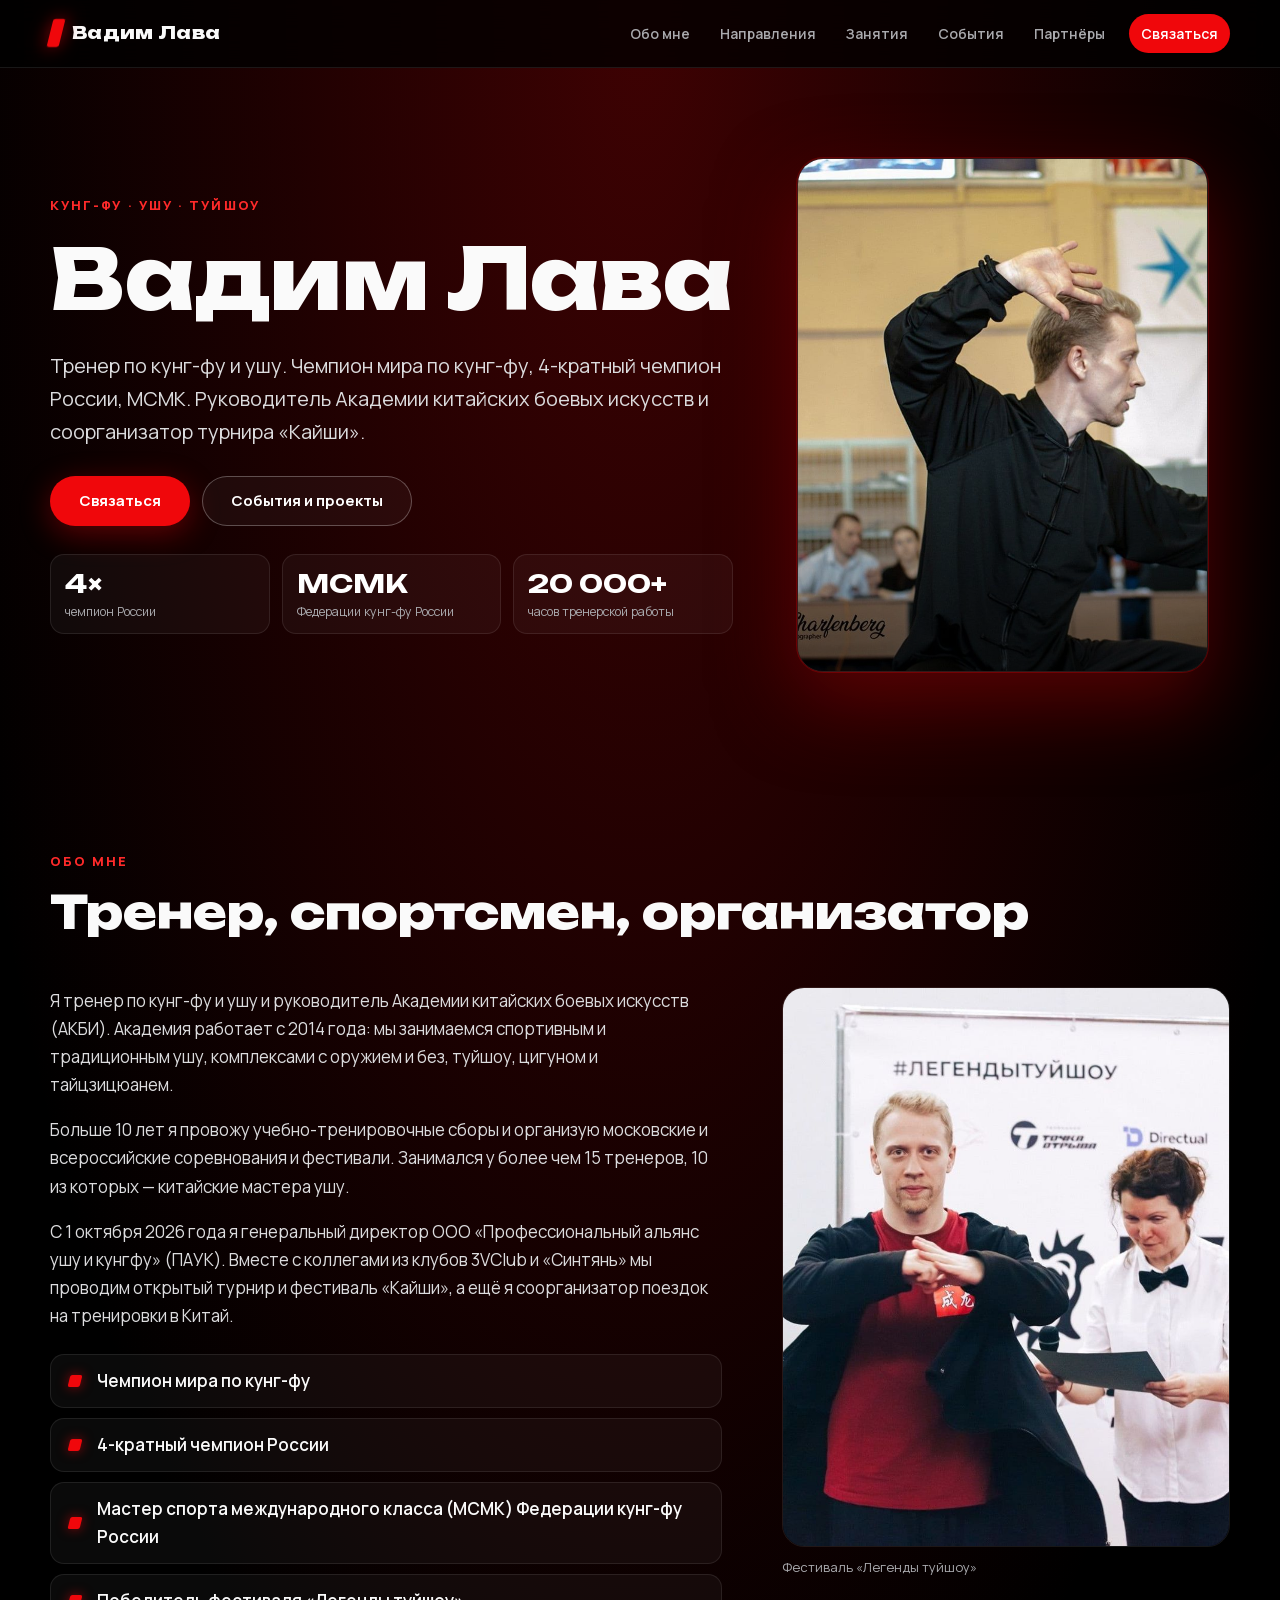
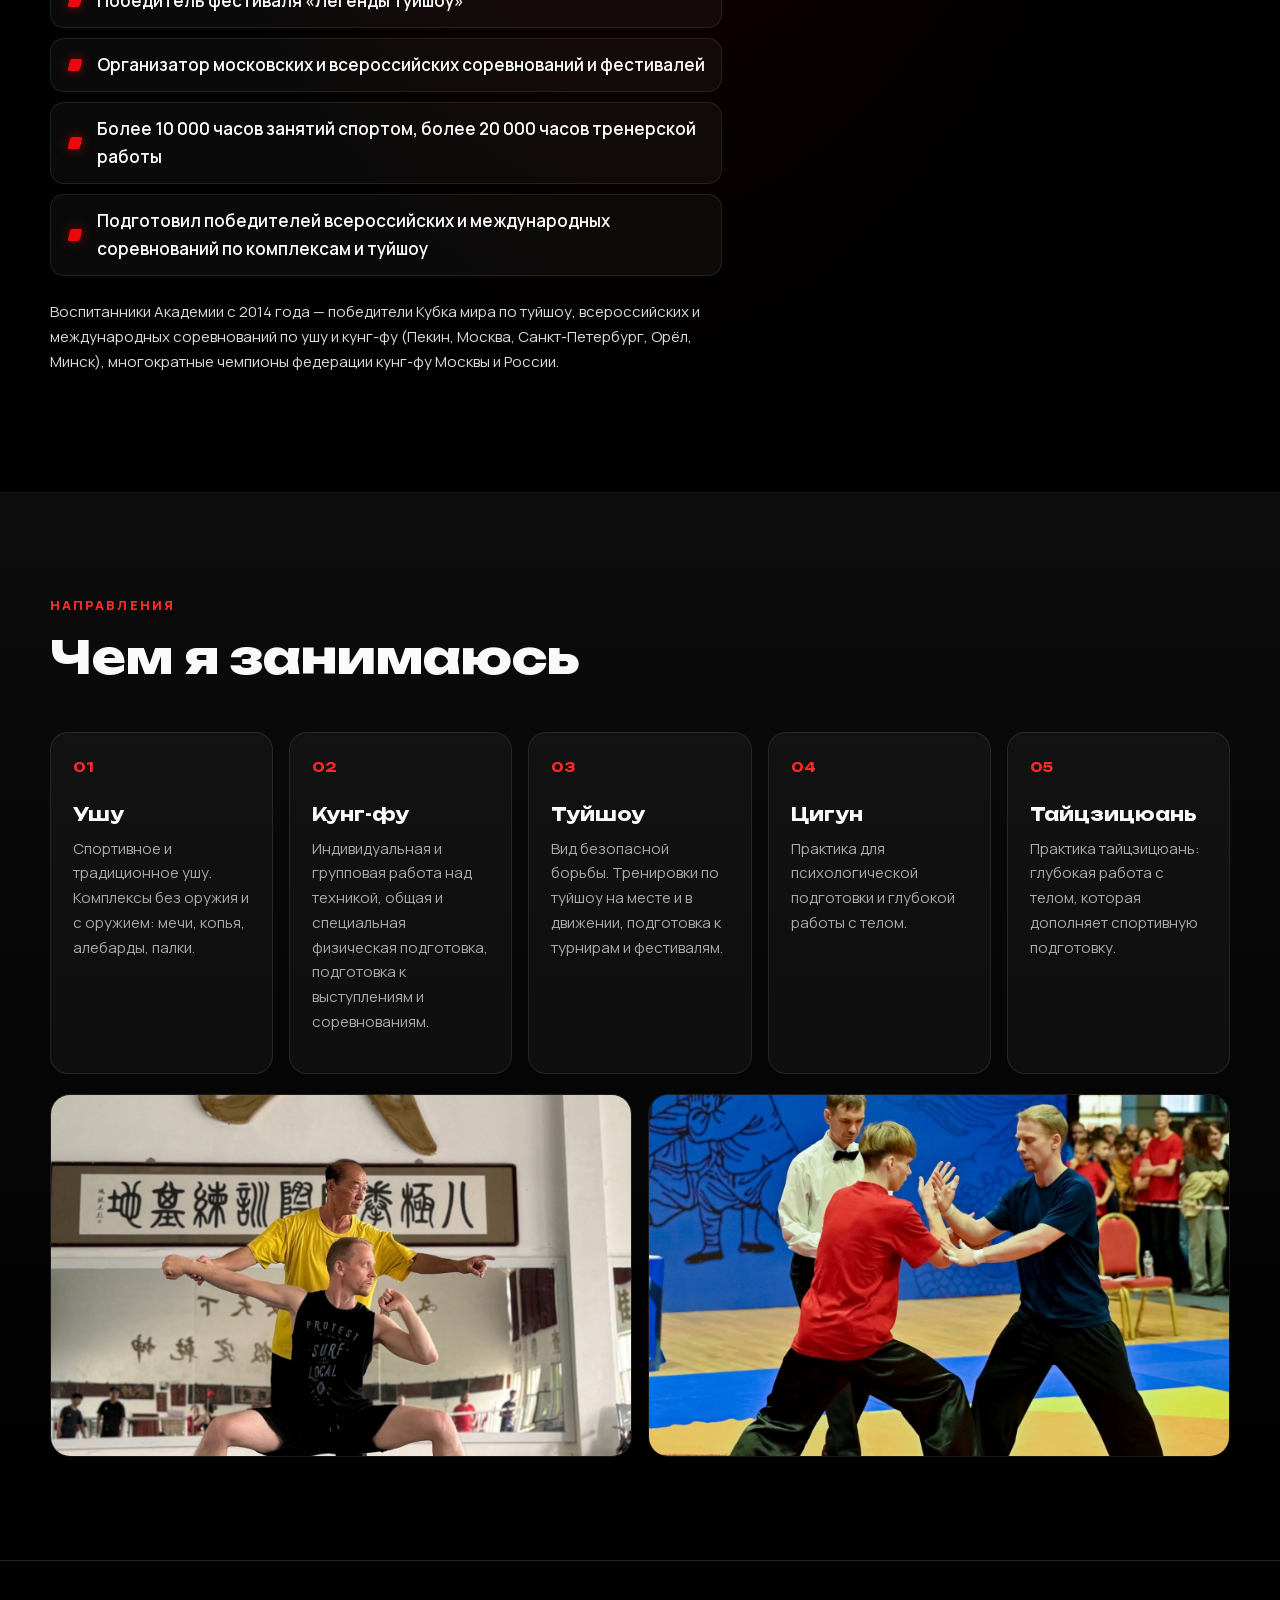
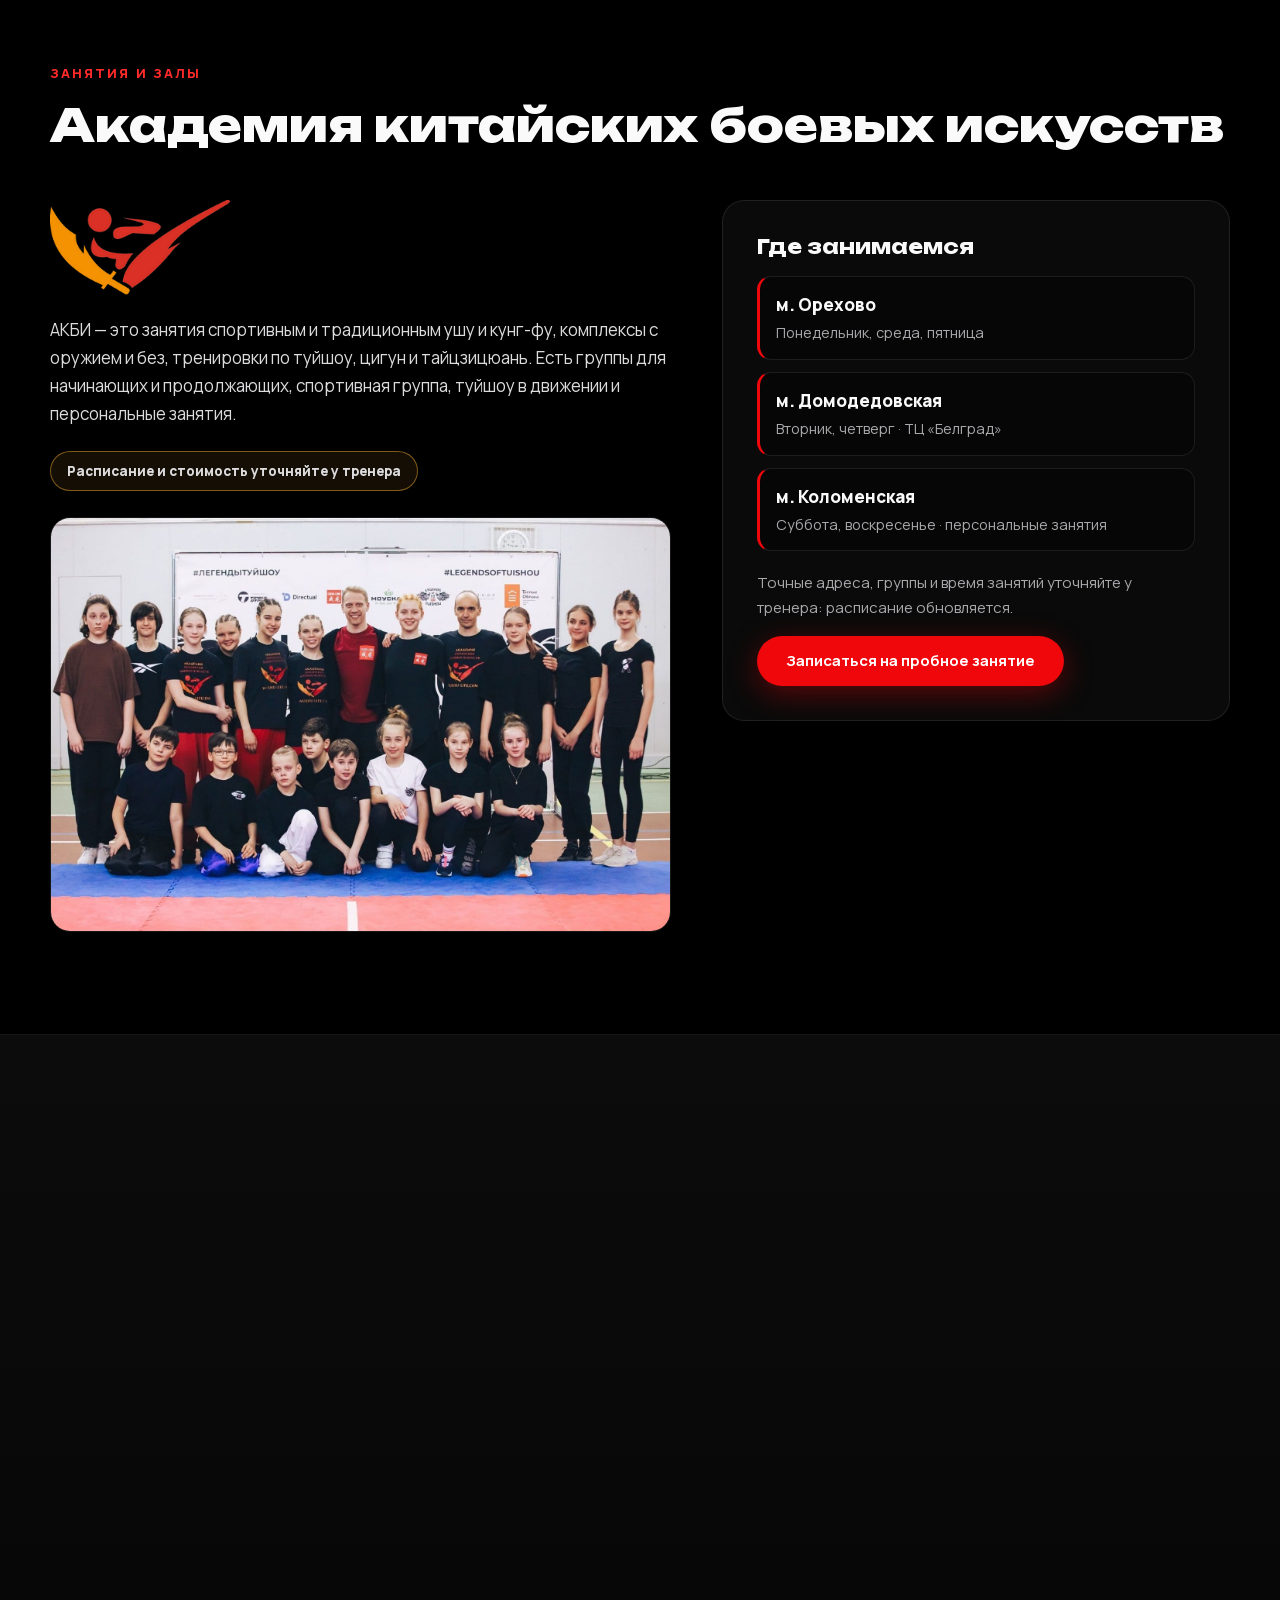
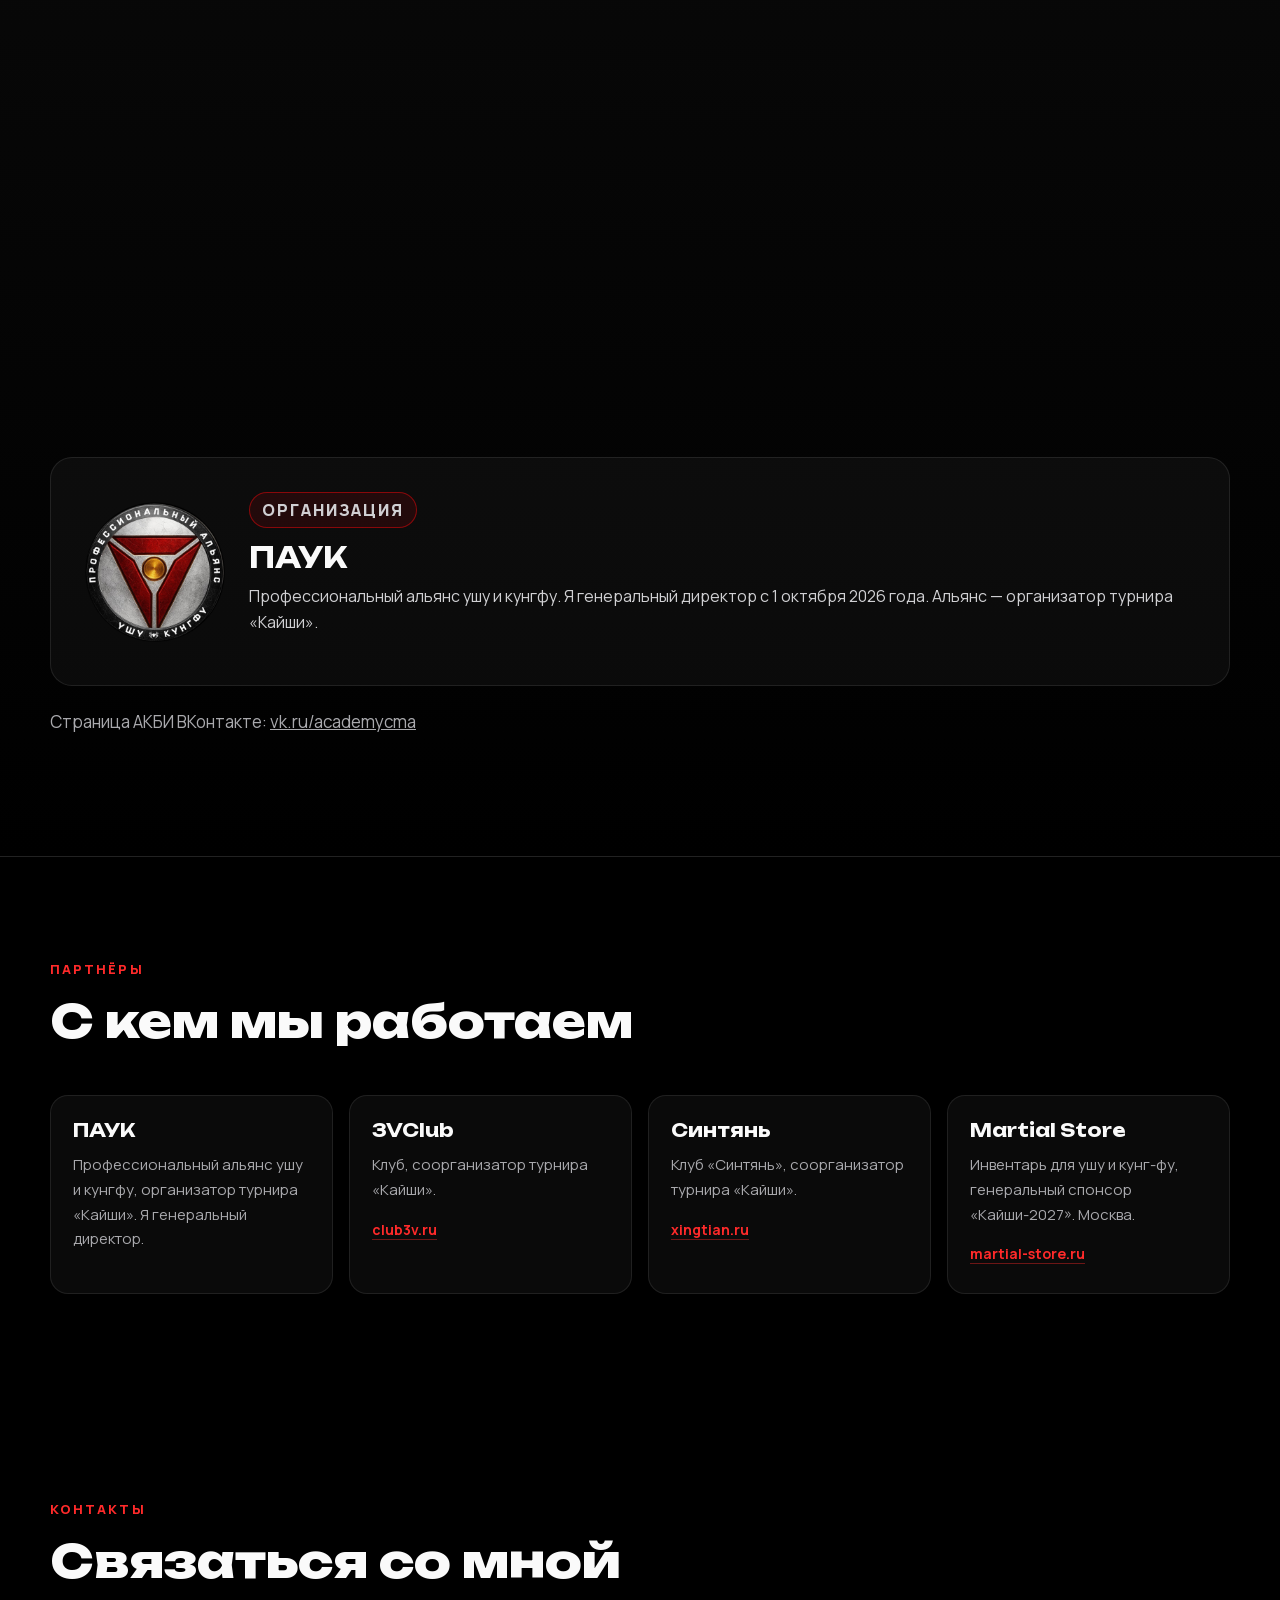
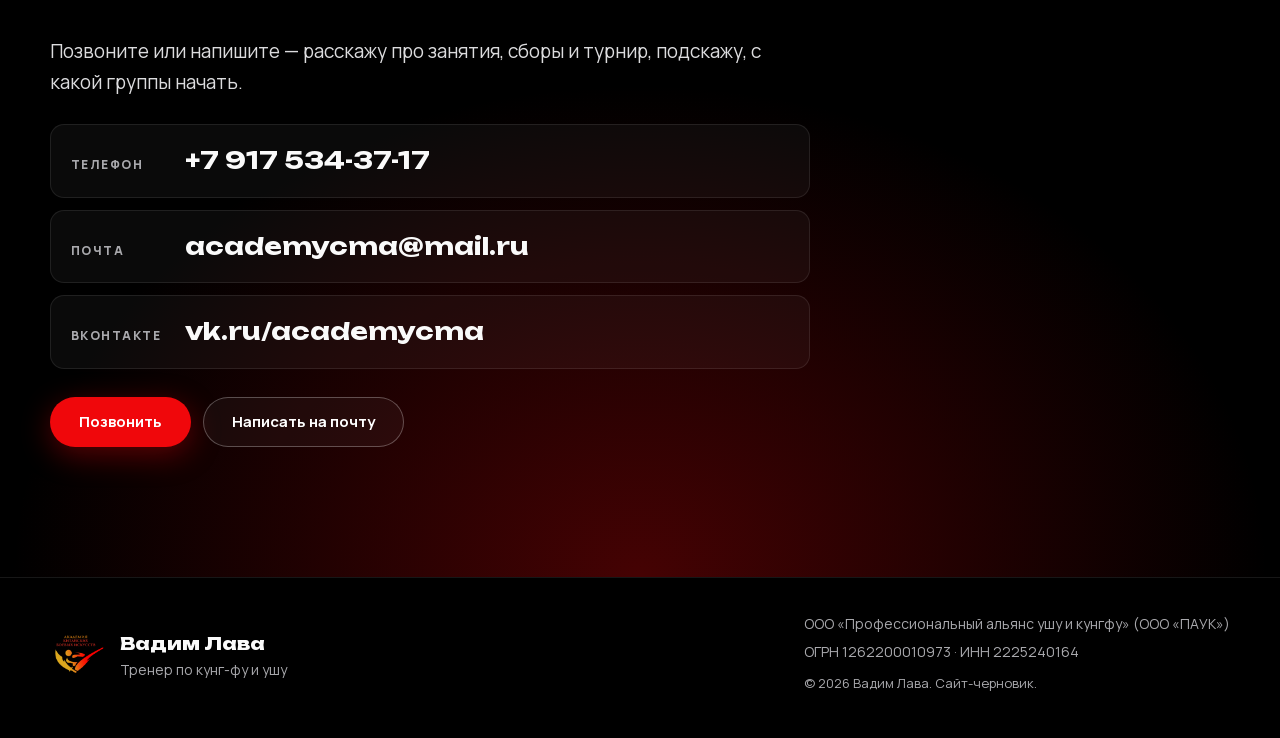
==== index.html @ e656afd6 "Первая версия сайта-черновика vadimlava.ru" ====
<!DOCTYPE html>
<html lang="ru">
<head>
<meta charset="utf-8">
<meta name="viewport" content="width=device-width, initial-scale=1">
<title>Вадим Лава — тренер по кунг-фу и ушу, чемпион мира по кунг-фу</title>
<meta name="description" content="Вадим Лава — тренер по кунг-фу и ушу, чемпион мира по кунг-фу, 4-кратный чемпион России, МСМК. Руководитель Академии китайских боевых искусств (АКБИ), генеральный директор ООО «ПАУК», соорганизатор турнира «Кайши».">
<meta name="theme-color" content="#000000">
<link rel="canonical" href="https://vadimlava.ru/">

<!-- Open Graph / Twitter -->
<meta property="og:type" content="website">
<meta property="og:locale" content="ru_RU">
<meta property="og:site_name" content="Вадим Лава">
<meta property="og:title" content="Вадим Лава — тренер по кунг-фу и ушу">
<meta property="og:description" content="Чемпион мира по кунг-фу, 4-кратный чемпион России, МСМК. Академия китайских боевых искусств, турнир «Кайши», сборы и поездки.">
<meta property="og:url" content="https://vadimlava.ru/">
<meta property="og:image" content="https://vadimlava.ru/images/og-image.jpg">
<meta property="og:image:width" content="1200">
<meta property="og:image:height" content="630">
<meta name="twitter:card" content="summary_large_image">
<meta name="twitter:title" content="Вадим Лава — тренер по кунг-фу и ушу">
<meta name="twitter:description" content="Чемпион мира по кунг-фу, 4-кратный чемпион России, МСМК. Академия китайских боевых искусств, турнир «Кайши», сборы и поездки.">
<meta name="twitter:image" content="https://vadimlava.ru/images/og-image.jpg">

<!-- Favicon -->
<link rel="icon" href="favicon.ico" sizes="any">
<link rel="icon" type="image/png" sizes="32x32" href="images/favicon-32.png">
<link rel="apple-touch-icon" href="images/apple-touch-icon.png">

<!-- Шрифты: Unbounded (заголовки) и Manrope (текст), лицензия OFL, подключены локально -->
<link rel="preload" href="fonts/unbounded-cyr.woff2" as="font" type="font/woff2" crossorigin>
<link rel="preload" href="fonts/manrope-cyr.woff2" as="font" type="font/woff2" crossorigin>
<link rel="stylesheet" href="css/style.css">

<script type="application/ld+json">
{
  "@context": "https://schema.org",
  "@type": "Person",
  "name": "Вадим Лава",
  "jobTitle": "Тренер по кунг-фу и ушу",
  "url": "https://vadimlava.ru/",
  "image": "https://vadimlava.ru/images/photo-performance.jpg",
  "email": "mailto:academycma@mail.ru",
  "address": { "@type": "PostalAddress", "addressLocality": "Москва", "addressCountry": "RU" },
  "worksFor": { "@type": "Organization", "name": "Академия китайских боевых искусств (АКБИ)" },
  "sameAs": ["https://vk.ru/academycma", "https://kaishi.ru", "https://wuway.ru"]
}
</script>
</head>
<body>

<a class="skip" href="#main">К содержимому</a>

<header class="header" id="top">
  <div class="container header__inner">
    <a class="brand" href="#top" aria-label="Вадим Лава — на главную">
      <span class="brand__mark" aria-hidden="true"></span>
      <span class="brand__text">Вадим Лава</span>
    </a>
    <nav class="nav" id="nav" aria-label="Основное меню">
      <a href="#about">Обо мне</a>
      <a href="#directions">Направления</a>
      <a href="#classes">Занятия</a>
      <a href="#events">События</a>
      <a href="#partners">Партнёры</a>
      <a href="#contacts" class="nav__cta">Связаться</a>
    </nav>
    <button class="burger" id="burger" aria-label="Открыть меню" aria-expanded="false" aria-controls="nav">
      <span></span><span></span><span></span>
    </button>
  </div>
</header>

<main id="main">

<!-- ===================== ГЛАВНАЯ ===================== -->
<section class="hero">
  <div class="container hero__inner">
    <div class="hero__text reveal">
      <p class="eyebrow">Кунг-фу · Ушу · Туйшоу</p>
      <h1>Вадим&nbsp;Лава</h1>
      <p class="hero__lead">Тренер по кунг-фу и ушу. Чемпион мира по кунг-фу, 4-кратный чемпион России, МСМК. Руководитель Академии китайских боевых искусств и соорганизатор турнира «Кайши».</p>
      <div class="hero__actions">
        <a class="btn btn--primary" href="#contacts">Связаться</a>
        <a class="btn btn--ghost" href="#events">События и проекты</a>
      </div>
      <ul class="hero__stats">
        <li><b>4×</b><span>чемпион России</span></li>
        <li><b>МСМК</b><span>Федерации кунг-фу России</span></li>
        <li><b>20&nbsp;000+</b><span>часов тренерской работы</span></li>
      </ul>
    </div>
    <figure class="hero__photo reveal">
      <img src="images/photo-performance.jpg" width="1600" height="1000" alt="Выступление на соревнованиях по ушу" fetchpriority="high">
      <!-- ЗАГЛУШКА: фото взято со старого сайта wushu-life.tb.ru. Подтвердить, что на нём именно Вадим, или заменить на актуальный портрет. -->
    </figure>
  </div>
</section>

<!-- ===================== ОБО МНЕ ===================== -->
<section class="section" id="about">
  <div class="container">
    <header class="section__head reveal">
      <p class="eyebrow">Обо мне</p>
      <h2>Тренер, спортсмен, организатор</h2>
    </header>
    <div class="about reveal">
      <div class="about__text">
        <!-- ЗАГЛУШКА: формулировка «руководитель АКБИ». В брифе было «основатель» — подтвердить у Вадима и при необходимости заменить. -->
        <p>Я тренер по кунг-фу и ушу и руководитель Академии китайских боевых искусств (АКБИ). Академия работает с 2014 года: мы занимаемся спортивным и традиционным ушу, комплексами с оружием и без, туйшоу, цигуном и тайцзицюанем.</p>
        <p>Больше 10 лет я провожу учебно-тренировочные сборы и организую московские и всероссийские соревнования и фестивали. Занимался у более чем 15 тренеров, 10 из которых — китайские мастера ушу.</p>
        <p>С 1 октября 2026 года я генеральный директор ООО «Профессиональный альянс ушу и кунгфу» (ПАУК). Вместе с коллегами из клубов 3VClub и «Синтянь» мы проводим открытый турнир и фестиваль «Кайши», а ещё я соорганизатор поездок на тренировки в Китай.</p>
        <ul class="achievements">
          <li>Чемпион мира по кунг-фу</li>
          <li>4-кратный чемпион России</li>
          <li>Мастер спорта международного класса (МСМК) Федерации кунг-фу России</li>
          <li>Победитель фестиваля «Легенды туйшоу»</li>
          <li>Организатор московских и всероссийских соревнований и фестивалей</li>
          <li>Более 10&nbsp;000 часов занятий спортом, более 20&nbsp;000 часов тренерской работы</li>
          <li>Подготовил победителей всероссийских и международных соревнований по комплексам и туйшоу</li>
        </ul>
        <!-- ЗАГЛУШКА / ПРОВЕРИТЬ: в брифе Вадим назван «победителем Кубка мира по туйшоу». В источниках (china548.com/acma, wushu-life /vazuza)
             Кубок мира по туйшоу выиграли воспитанники АКБИ и Дарья Лавлинская, а у Вадима указан «победитель фестиваля Легенды туйшоу».
             Поэтому на странице написано про воспитанников. Если Вадим лично победитель Кубка мира, добавить пункт в список выше. -->
        <p class="note">Воспитанники Академии с 2014 года — победители Кубка мира по туйшоу, всероссийских и международных соревнований по ушу и кунг-фу (Пекин, Москва, Санкт-Петербург, Орёл, Минск), многократные чемпионы федерации кунг-фу Москвы и России.</p>
      </div>
      <figure class="about__photo">
        <img src="images/photo-legends-tuishou.jpg" width="1400" height="933" alt="Выступление на фестивале «Легенды туйшоу»" loading="lazy">
        <figcaption>Фестиваль «Легенды туйшоу»</figcaption>
        <!-- ЗАГЛУШКА: фото со старого сайта; подтвердить подпись и участников. -->
      </figure>
    </div>
  </div>
</section>

<!-- ===================== НАПРАВЛЕНИЯ ===================== -->
<section class="section section--alt" id="directions">
  <div class="container">
    <header class="section__head reveal">
      <p class="eyebrow">Направления</p>
      <h2>Чем я занимаюсь</h2>
    </header>
    <div class="cards cards--5">
      <article class="card reveal">
        <span class="card__num">01</span>
        <h3>Ушу</h3>
        <p>Спортивное и традиционное ушу. Комплексы без оружия и с оружием: мечи, копья, алебарды, палки.</p>
      </article>
      <article class="card reveal">
        <span class="card__num">02</span>
        <h3>Кунг-фу</h3>
        <p>Индивидуальная и групповая работа над техникой, общая и специальная физическая подготовка, подготовка к выступлениям и соревнованиям.</p>
      </article>
      <article class="card reveal">
        <span class="card__num">03</span>
        <h3>Туйшоу</h3>
        <p>Вид безопасной борьбы. Тренировки по туйшоу на месте и в движении, подготовка к турнирам и фестивалям.</p>
      </article>
      <article class="card reveal">
        <span class="card__num">04</span>
        <h3>Цигун</h3>
        <p>Практика для психологической подготовки и глубокой работы с телом.</p>
      </article>
      <article class="card reveal">
        <span class="card__num">05</span>
        <h3>Тайцзицюань</h3>
        <p>Практика тайцзицюань: глубокая работа с телом, которая дополняет спортивную подготовку.</p>
      </article>
    </div>
    <div class="gallery reveal">
      <figure><img src="images/photo-practice.jpg" width="1400" height="1400" alt="Парная практика туйшоу в зале" loading="lazy"></figure>
      <figure><img src="images/photo-competition.jpg" width="1400" height="1400" alt="Поединок туйшоу на соревнованиях" loading="lazy"></figure>
      <!-- ЗАГЛУШКА: фото со старого сайта wushu-life.tb.ru, подписи нейтральные. Заменить на актуальные при наличии. -->
    </div>
  </div>
</section>

<!-- ===================== ЗАНЯТИЯ И ЗАЛЫ ===================== -->
<section class="section" id="classes">
  <div class="container">
    <header class="section__head reveal">
      <p class="eyebrow">Занятия и залы</p>
      <h2>Академия китайских боевых искусств</h2>
    </header>
    <div class="academy reveal">
      <div class="academy__intro">
        <img class="academy__logo" src="images/logo-akbi.png" width="239" height="128" alt="Логотип АКБИ — Академия китайских боевых искусств" loading="lazy">
        <p>АКБИ — это занятия спортивным и традиционным ушу и кунг-фу, комплексы с оружием и без, тренировки по туйшоу, цигун и тайцзицюань. Есть группы для начинающих и продолжающих, спортивная группа, туйшоу в движении и персональные занятия.</p>
        <p class="badge badge--warn">Расписание и стоимость уточняйте у тренера</p>
        <!-- ЗАГЛУШКА: актуальное расписание и цены. Старый сайт wushu-life.tb.ru содержит такие данные (дни и время групп, цены: туйшоу для взрослых 8000 ₽,
             ушу для детей и подростков 5100 ₽, персональные занятия 10000 ₽ — период оплаты на сайте не указан), но они не подтверждены, поэтому на странице их нет.
             Ориентир по времени со старого сайта: начинающие Пн, Пт 16:30–17:30; продолжающие Пн, Ср, Пт 16:30–17:30; спортивная группа Пн, Ср, Пт 17:30–20:00;
             туйшоу в движении Вт, Чт 20:00–22:00 (ТЦ «Белград»); персональные Сб, Вс 9:00–17:00 (м. Коломенская).
             На china548.com/acma указан ещё один зал: ул. Маршала Захарова, 8к1 (начинающие Пн и Пт 16:30–17:30), запись через mos.ru (id 1659847). Что из этого действует — подтвердить. -->
        <figure class="academy__photo">
          <img src="images/photo-team.jpg" width="1600" height="1066" alt="Команда АКБИ после соревнований" loading="lazy">
          <!-- ВНИМАНИЕ: на фото дети. Перед публикацией получить подтверждение Вадима, что фото можно размещать. -->
        </figure>
      </div>
      <div class="halls">
        <h3>Где занимаемся</h3>
        <ul class="hall-list">
          <li class="hall">
            <span class="hall__metro">м. Орехово</span>
            <span class="hall__days">Понедельник, среда, пятница</span>
          </li>
          <li class="hall">
            <span class="hall__metro">м. Домодедовская</span>
            <span class="hall__days">Вторник, четверг · ТЦ «Белград»</span>
          </li>
          <li class="hall">
            <span class="hall__metro">м. Коломенская</span>
            <span class="hall__days">Суббота, воскресенье · персональные занятия</span>
          </li>
        </ul>
        <p class="note">Точные адреса, группы и время занятий уточняйте у тренера: расписание обновляется.</p>
        <!-- ЗАГЛУШКА: дни и метро взяты со старого сайта wushu-life.tb.ru, точные адреса залов не указывались. Подтвердить актуальность. -->
        <a class="btn btn--primary" href="#contacts">Записаться на пробное занятие</a>
        <!-- ЗАГЛУШКА: наличие и условия пробного занятия не подтверждены. Если пробного нет, заменить текст кнопки на «Узнать о записи». -->
      </div>
    </div>
  </div>
</section>

<!-- ===================== СОБЫТИЯ И ПРОЕКТЫ ===================== -->
<section class="section section--alt" id="events">
  <div class="container">
    <header class="section__head reveal">
      <p class="eyebrow">События и проекты</p>
      <h2>Турниры, сборы и поездки</h2>
    </header>
    <div class="events">

      <article class="event event--main reveal">
        <p class="event__tag">Турнир</p>
        <h3>Кайши-2027</h3>
        <p class="event__date">27–28 февраля 2027</p>
        <p>Открытый турнир и фестиваль боевых искусств. Фестивальная программа (медали и диплом всем участникам) и турнирная (призовые места, личное многоборье). Проходит в спорткомплексе в Московской области. Предварительная заявка принимается до 20 декабря 2026 года.</p>
        <p class="event__org">Организатор турнира — Профессиональный альянс ушу и кунфу. Я соорганизатор вместе с клубами 3VClub и «Синтянь»; при поддержке АКБИ.</p>
        <!-- ПРОВЕРИТЬ: на kaishi.ru регистрация на момент проверки «ожидалась» (не была открыта). Дата, площадка и сроки заявок по состоянию на 28.10.2026. -->
        <a class="btn btn--primary" href="https://kaishi.ru" target="_blank" rel="noopener">Сайт турнира kaishi.ru</a>
      </article>

      <article class="event reveal">
        <p class="event__tag">Сборы</p>
        <h3>Сборы на Вазузе</h3>
        <p class="event__date">Даты уточняйте</p>
        <p>Учебно-тренировочные сборы на Вазузском водохранилище около Зубцова, примерно в 250 км от Москвы. Две-три тренировки в день: комплексы, растяжка, физическая подготовка, туйшоу, тайцзи. Четырёхразовое питание, купание и активный отдых. Сборы мы проводим больше 10 лет.</p>
        <!-- ЗАГЛУШКА: даты, стоимость и условия записи на ближайшие сборы на Вазузе (в источниках дат 2026/2027 нет). Спросить у Вадима. -->
        <a class="link" href="https://wushu-life.tb.ru/vazuza" target="_blank" rel="noopener">Подробности и частые вопросы</a>
      </article>

      <article class="event reveal">
        <p class="event__tag">Поездки</p>
        <h3>Тренировки в Китае</h3>
        <p class="event__date">wuway.ru</p>
        <p>Поездки на тренировки с китайскими мастерами: жить внутри школы, тренироваться по 2–3 раза в день. Подходит и новичкам, и спортсменам. Я соорганизатор этих поездок. Актуальные даты и условия на сайте проекта.</p>
        <!-- ПРОВЕРИТЬ: на wuway.ru организаторы не названы, участие Вадима — по его словам. Даты и цены сознательно не указаны (на сайте не указан год). -->
        <a class="link" href="https://wuway.ru" target="_blank" rel="noopener">Перейти на wuway.ru</a>
      </article>

      <article class="event event--pauk reveal">
        <img src="images/logo-pauk.png" width="400" height="400" alt="Логотип ПАУК — Профессиональный альянс ушу и кунгфу" loading="lazy">
        <div>
          <p class="event__tag">Организация</p>
          <h3>ПАУК</h3>
          <p>Профессиональный альянс ушу и кунгфу. Я генеральный директор с 1 октября 2026 года. Альянс — организатор турнира «Кайши».</p>
          <!-- ПРОВЕРИТЬ: описание ПАУК составлено осторожно, без данных с pawk.ru (черновик будущего сайта). Дать Вадиму утвердить формулировку. -->
        </div>
      </article>

    </div>
    <p class="events__links reveal">Страница АКБИ ВКонтакте: <a href="https://vk.ru/academycma" target="_blank" rel="noopener">vk.ru/academycma</a></p>
  </div>
</section>

<!-- ===================== ПАРТНЁРЫ ===================== -->
<section class="section" id="partners">
  <div class="container">
    <header class="section__head reveal">
      <p class="eyebrow">Партнёры</p>
      <h2>С кем мы работаем</h2>
    </header>
    <div class="cards cards--4">
      <article class="card reveal">
        <h3>ПАУК</h3>
        <p>Профессиональный альянс ушу и кунгфу, организатор турнира «Кайши». Я генеральный директор.</p>
      </article>
      <article class="card reveal">
        <h3>3VClub</h3>
        <p>Клуб, соорганизатор турнира «Кайши».</p>
        <a class="link" href="https://club3v.ru" target="_blank" rel="noopener">club3v.ru</a>
      </article>
      <article class="card reveal">
        <h3>Синтянь</h3>
        <p>Клуб «Синтянь», соорганизатор турнира «Кайши».</p>
        <a class="link" href="https://xingtian.ru" target="_blank" rel="noopener">xingtian.ru</a>
      </article>
      <article class="card reveal">
        <h3>Martial Store</h3>
        <p>Инвентарь для ушу и кунг-фу, генеральный спонсор «Кайши-2027». Москва.</p>
        <a class="link" href="https://martial-store.ru" target="_blank" rel="noopener">martial-store.ru</a>
      </article>
    </div>
    <!-- ПРОВЕРИТЬ: на ссылки на club3v.ru и xingtian.ru нужно согласие партнёров и подтверждение формулировок. Логотипы партнёров намеренно не использованы. -->
  </div>
</section>

<!-- ===================== КОНТАКТЫ ===================== -->
<section class="section section--contact" id="contacts">
  <div class="container">
    <header class="section__head reveal">
      <p class="eyebrow">Контакты</p>
      <h2>Связаться со мной</h2>
    </header>
    <div class="contacts reveal">
      <p class="contacts__lead">Позвоните или напишите — расскажу про занятия, сборы и турнир, подскажу, с какой группы начать.</p>
      <!-- ПРОВЕРИТЬ: телефон и почта взяты со старого сайта wushu-life.tb.ru (там записаны как +7 (917) 53-43-717). Подтвердить у Вадима, что их можно публиковать. -->
      <ul class="contact-list">
        <li>
          <span class="contact-list__label">Телефон</span>
          <a href="tel:+79175343717">+7 917 534-37-17</a>
        </li>
        <li>
          <span class="contact-list__label">Почта</span>
          <a href="mailto:academycma@mail.ru">academycma@mail.ru</a>
        </li>
        <li>
          <span class="contact-list__label">ВКонтакте</span>
          <a href="https://vk.ru/academycma" target="_blank" rel="noopener">vk.ru/academycma</a>
        </li>
      </ul>
      <div class="hero__actions">
        <a class="btn btn--primary" href="tel:+79175343717">Позвонить</a>
        <a class="btn btn--ghost" href="mailto:academycma@mail.ru">Написать на почту</a>
      </div>
      <!-- ЗАГЛУШКА: мессенджеры (Telegram / WhatsApp) для записи — ссылок в источниках нет. Telegram-канал будет добавлен после запуска. -->
    </div>
  </div>
</section>

</main>

<footer class="footer">
  <div class="container footer__inner">
    <div class="footer__brand">
      <img src="images/logo-akbi-round.png" width="64" height="64" alt="" loading="lazy">
      <div>
        <p class="footer__name">Вадим Лава</p>
        <p class="footer__sub">Тренер по кунг-фу и ушу</p>
      </div>
    </div>
    <div class="footer__legal">
      <p>ООО «Профессиональный альянс ушу и кунгфу» (ООО «ПАУК»)</p>
      <p>ОГРН 1262200010973 · ИНН 2225240164</p>
      <!-- Реквизиты по данным ЕГРЮЛ (через checko.ru, 28.10.2026). Юр. адрес на сайте не указан по решению заказчика; ИП не указан. -->
      <p class="footer__copy">© 2026 Вадим Лава. Сайт-черновик.</p>
      <!-- ЗАГЛУШКА: политика конфиденциальности (ссылка на страницу) нужна, когда появится форма записи или сбор данных. На старом сайте есть /privacy-policy. -->
    </div>
  </div>
</footer>

<script src="js/main.js"></script>
</body>
</html>
---- css/style.css ----
/* Вадим Лава — стиль: чёрный фон, красный акцент, Unbounded + Manrope
   (по мотивам визуала Martial Store и ПАУК) */

@font-face{font-family:"Unbounded";font-style:normal;font-weight:200 900;font-display:swap;
  src:url(../fonts/unbounded-cyr.woff2) format("woff2");
  unicode-range:U+0301,U+0400-045F,U+0490-0491,U+04B0-04B1,U+2116}
@font-face{font-family:"Unbounded";font-style:normal;font-weight:200 900;font-display:swap;
  src:url(../fonts/unbounded-lat.woff2) format("woff2");
  unicode-range:U+0000-00FF,U+0131,U+0152-0153,U+02BB-02BC,U+02C6,U+02DA,U+02DC,U+2000-206F,U+20AC,U+2122,U+2191,U+2193,U+2212,U+2215,U+FEFF,U+FFFD}
@font-face{font-family:"Manrope";font-style:normal;font-weight:200 800;font-display:swap;
  src:url(../fonts/manrope-cyr.woff2) format("woff2");
  unicode-range:U+0301,U+0400-045F,U+0490-0491,U+04B0-04B1,U+2116}
@font-face{font-family:"Manrope";font-style:normal;font-weight:200 800;font-display:swap;
  src:url(../fonts/manrope-lat.woff2) format("woff2");
  unicode-range:U+0000-00FF,U+0131,U+0152-0153,U+02BB-02BC,U+02C6,U+02DA,U+02DC,U+2000-206F,U+20AC,U+2122,U+2191,U+2193,U+2212,U+2215,U+FEFF,U+FFFD}

:root{
  --bg:#000;
  --bg-2:#0c0c0c;
  --card:rgba(255,255,255,.04);
  --border:rgba(255,255,255,.09);
  --text:#fafafa;
  --muted:#a9a9ad;
  --red:#f0070b;
  --red-2:#ff2a2a;
  --red-dark:#8a0406;
  --radius:18px;
  --font-display:"Unbounded","Arial Black",Arial,sans-serif;
  --font-text:"Manrope",system-ui,-apple-system,"Segoe UI",Roboto,Arial,sans-serif;
  --header-h:68px;
}

*,*::before,*::after{box-sizing:border-box}
html{scroll-behavior:smooth;scroll-padding-top:calc(var(--header-h) + 8px);-webkit-text-size-adjust:100%}
body{margin:0;background:var(--bg);color:var(--text);font-family:var(--font-text);font-size:17px;line-height:1.65;
  background-image:radial-gradient(ellipse 80% 40% at 50% 0,rgba(138,4,6,.45),transparent 70%);background-repeat:no-repeat}
img{max-width:100%;height:auto;display:block}
a{color:inherit}
h1,h2,h3{font-family:var(--font-display);font-weight:700;line-height:1.15;margin:0}
p{margin:0 0 1em}
ul{margin:0;padding:0;list-style:none}
.container{width:min(1180px,100% - 40px);margin-inline:auto}
.skip{position:absolute;left:-999px;top:8px;background:var(--red);color:#fff;padding:8px 14px;border-radius:8px;z-index:200}
.skip:focus{left:8px}

/* ---------- Шапка ---------- */
.header{position:sticky;top:0;z-index:100;height:var(--header-h);background:rgba(0,0,0,.78);
  backdrop-filter:blur(14px);-webkit-backdrop-filter:blur(14px);border-bottom:1px solid var(--border)}
.header__inner{height:100%;display:flex;align-items:center;justify-content:space-between;gap:20px}
.brand{display:flex;align-items:center;gap:10px;text-decoration:none}
.brand__mark{width:12px;height:28px;background:var(--red);transform:skewX(-14deg);border-radius:2px;box-shadow:0 0 18px rgba(240,7,11,.6)}
.brand__text{font-family:var(--font-display);font-weight:800;font-size:17px;letter-spacing:.02em}
.nav{display:flex;align-items:center;gap:6px}
.nav a{text-decoration:none;font-size:14px;font-weight:600;color:var(--muted);padding:8px 12px;border-radius:999px;transition:.2s}
.nav a:hover,.nav a.is-active{color:#fff;background:rgba(255,255,255,.07)}
.nav .nav__cta{background:var(--red);color:#fff;margin-left:6px}
.nav .nav__cta:hover{background:var(--red-2)}
.burger{display:none;width:44px;height:44px;border:1px solid var(--border);border-radius:12px;background:transparent;cursor:pointer;
  flex-direction:column;align-items:center;justify-content:center;gap:5px;padding:0}
.burger span{display:block;width:20px;height:2px;background:#fff;border-radius:2px;transition:.25s}
.burger[aria-expanded="true"] span:nth-child(1){transform:translateY(7px) rotate(45deg)}
.burger[aria-expanded="true"] span:nth-child(2){opacity:0}
.burger[aria-expanded="true"] span:nth-child(3){transform:translateY(-7px) rotate(-45deg)}

/* ---------- Кнопки ---------- */
.btn{display:inline-flex;align-items:center;justify-content:center;min-height:50px;padding:0 28px;border-radius:999px;
  font-weight:700;font-size:15px;text-decoration:none;border:1px solid transparent;transition:.2s;cursor:pointer;text-align:center}
.btn--primary{background:var(--red);color:#fff;box-shadow:0 8px 30px rgba(240,7,11,.35)}
.btn--primary:hover{background:var(--red-2);transform:translateY(-2px)}
.btn--ghost{border-color:rgba(255,255,255,.28);color:#fff;background:rgba(255,255,255,.04)}
.btn--ghost:hover{background:rgba(255,255,255,.12)}
.link{color:var(--red-2);font-weight:700;text-decoration:none;border-bottom:1px solid rgba(255,42,42,.4)}
.link:hover{border-color:var(--red-2)}

/* ---------- Герой ---------- */
.hero{padding:clamp(40px,7vw,90px) 0 clamp(40px,6vw,80px)}
.hero__inner{display:grid;grid-template-columns:1.05fr .95fr;gap:clamp(24px,5vw,64px);align-items:center}
.eyebrow{font-size:13px;font-weight:800;letter-spacing:.16em;text-transform:uppercase;color:var(--red-2);margin-bottom:14px}
.hero h1{font-size:clamp(40px,7.2vw,84px);font-weight:800;margin-bottom:22px;letter-spacing:-.01em}
.hero__lead{font-size:clamp(17px,2vw,20px);color:#dcdcde;max-width:36em}
.hero__actions{display:flex;flex-wrap:wrap;gap:12px;margin:28px 0}
.hero__stats{display:grid;grid-template-columns:repeat(3,1fr);gap:12px;margin-top:8px}
.hero__stats li{background:var(--card);border:1px solid var(--border);border-radius:14px;padding:14px 14px 12px}
.hero__stats b{display:block;font-family:var(--font-display);font-size:clamp(18px,2.4vw,26px);color:#fff;line-height:1.1}
.hero__stats span{display:block;font-size:12.5px;color:var(--muted);margin-top:6px;line-height:1.35}
.hero__photo{margin:0;position:relative;border-radius:26px;overflow:hidden;border:1px solid var(--border);
  box-shadow:0 0 0 1px rgba(240,7,11,.25),0 30px 80px rgba(138,4,6,.55)}
.hero__photo img{width:100%;aspect-ratio:4/5;object-fit:cover;object-position:35% 50%}
.hero__photo::after{content:"";position:absolute;inset:0;background:linear-gradient(180deg,transparent 55%,rgba(0,0,0,.55))}

/* ---------- Секции ---------- */
.section{padding:clamp(56px,8vw,110px) 0}
.section--alt{background:linear-gradient(180deg,var(--bg-2),#000);border-top:1px solid var(--border);border-bottom:1px solid var(--border)}
.section__head{margin-bottom:clamp(28px,4vw,48px)}
.section__head h2{font-size:clamp(26px,4.2vw,46px);font-weight:800}

/* ---------- Обо мне ---------- */
.about{display:grid;grid-template-columns:1.2fr .8fr;gap:clamp(24px,5vw,60px);align-items:start}
.about__text p{color:#dcdcde}
.achievements{margin:24px 0;display:grid;gap:10px}
.achievements li{position:relative;padding:12px 16px 12px 46px;background:var(--card);border:1px solid var(--border);border-radius:14px;font-weight:600}
.achievements li::before{content:"";position:absolute;left:18px;top:50%;width:12px;height:12px;margin-top:-6px;background:var(--red);
  transform:skewX(-14deg);border-radius:2px;box-shadow:0 0 12px rgba(240,7,11,.6)}
.note{font-size:15px;color:var(--muted)}
.about__photo{margin:0;position:sticky;top:calc(var(--header-h) + 20px)}
.about__photo img{border-radius:22px;border:1px solid var(--border);width:100%;aspect-ratio:4/5;object-fit:cover;object-position:60% 50%}
.about__photo figcaption{margin-top:10px;font-size:13px;color:var(--muted)}

/* ---------- Карточки ---------- */
.cards{display:grid;gap:16px}
.cards--5{grid-template-columns:repeat(5,1fr)}
.cards--4{grid-template-columns:repeat(4,1fr)}
.card{position:relative;background:var(--card);border:1px solid var(--border);border-radius:var(--radius);padding:24px 22px 26px;transition:.25s;overflow:hidden}
.card::after{content:"";position:absolute;inset:auto -30% -60% auto;width:70%;aspect-ratio:1;background:radial-gradient(circle,rgba(240,7,11,.28),transparent 65%);opacity:0;transition:.3s}
.card:hover{border-color:rgba(240,7,11,.55);transform:translateY(-4px)}
.card:hover::after{opacity:1}
.card__num{display:block;font-family:var(--font-display);font-size:13px;color:var(--red-2);margin-bottom:26px;font-weight:700}
.card h3{font-size:18px;margin-bottom:12px}
.card p{font-size:15px;color:var(--muted);margin-bottom:12px}
.card .link{font-size:14px;position:relative;z-index:1}

/* ---------- Академия ---------- */
.academy{display:grid;grid-template-columns:1.1fr .9fr;gap:clamp(24px,4vw,56px);align-items:start}
.academy__logo{width:180px;margin-bottom:20px}
.academy__intro p{color:#dcdcde}
.badge{display:inline-block;font-size:13.5px;font-weight:800;padding:8px 16px;border-radius:999px;margin:6px 0 18px}
.badge--warn{color:#ffb432;border:1px solid rgba(255,180,50,.45);background:rgba(255,180,50,.08)}
.academy__photo{margin:8px 0 0}
.academy__photo img{border-radius:20px;border:1px solid var(--border);width:100%}
.halls{background:var(--card);border:1px solid var(--border);border-radius:22px;padding:clamp(22px,3vw,34px)}
.halls h3{font-size:20px;margin-bottom:18px}
.hall-list{display:grid;gap:12px;margin-bottom:20px}
.hall{display:flex;flex-direction:column;gap:2px;padding:14px 16px;border-radius:14px;background:rgba(0,0,0,.4);border:1px solid var(--border);border-left:3px solid var(--red)}
.hall__metro{font-weight:800;font-size:17px}
.hall__days{font-size:14.5px;color:var(--muted)}

/* ---------- События ---------- */
.events{display:grid;grid-template-columns:repeat(2,1fr);gap:18px}
.event{background:var(--card);border:1px solid var(--border);border-radius:22px;padding:clamp(22px,3vw,34px)}
.event--main{grid-column:1/-1;background:linear-gradient(120deg,rgba(138,4,6,.55),rgba(255,255,255,.03) 60%);border-color:rgba(240,7,11,.45)}
.event--main h3{font-size:clamp(30px,5vw,56px);color:#fff}
.event h3{font-size:clamp(22px,2.6vw,28px);margin-bottom:8px}
.event__tag{display:inline-block;font-size:12px;font-weight:800;letter-spacing:.12em;text-transform:uppercase;color:var(--red-2);
  border:1px solid rgba(240,7,11,.5);background:rgba(240,7,11,.1);padding:4px 12px;border-radius:999px;margin-bottom:14px}
.event__date{font-weight:800;color:#fff;font-size:17px}
.event p{color:#d0d0d3;font-size:16px}
.event__org{font-size:14.5px!important;color:var(--muted)!important}
.event--main .btn{margin-top:8px}
.event--pauk{grid-column:1/-1;display:grid;grid-template-columns:140px 1fr;gap:24px;align-items:center}
.event--pauk img{width:140px;border-radius:50%}
.events__links{margin-top:22px;color:var(--muted)}

/* ---------- Контакты ---------- */
.section--contact{background:radial-gradient(ellipse 70% 90% at 50% 100%,rgba(138,4,6,.5),transparent 70%)}
.contacts{max-width:760px}
.contacts__lead{font-size:19px;color:#dcdcde}
.contact-list{display:grid;gap:12px;margin:26px 0 8px}
.contact-list li{display:flex;flex-wrap:wrap;gap:6px 18px;align-items:baseline;padding:16px 20px;background:var(--card);border:1px solid var(--border);border-radius:14px}
.contact-list__label{min-width:96px;font-size:12px;font-weight:800;letter-spacing:.12em;text-transform:uppercase;color:var(--muted)}
.contact-list a{font-family:var(--font-display);font-weight:700;font-size:clamp(17px,2.4vw,24px);text-decoration:none;word-break:break-word}
.contact-list a:hover{color:var(--red-2)}

/* ---------- Подвал ---------- */
.footer{border-top:1px solid var(--border);padding:34px 0 40px;background:#000}
.footer__inner{display:flex;flex-wrap:wrap;justify-content:space-between;gap:24px}
.footer__brand{display:flex;align-items:center;gap:14px}
.footer__brand img{width:56px;height:56px;border-radius:50%}
.footer__name{font-family:var(--font-display);font-weight:800;margin:0}
.footer__sub{margin:0;color:var(--muted);font-size:14px}
.footer__legal{font-size:14px;color:var(--muted);max-width:520px}
.footer__legal p{margin:0 0 4px}
.footer__copy{margin-top:10px!important;font-size:13px}

/* ---------- Появление ---------- */
.js .reveal{opacity:0;transform:translateY(22px);transition:opacity .6s ease,transform .6s ease}
.js .reveal.is-visible{opacity:1;transform:none}
.is-static .reveal{transition:none!important}
@media (prefers-reduced-motion:reduce){
  html{scroll-behavior:auto}
  .js .reveal{opacity:1;transform:none;transition:none}
  .card,.btn{transition:none}
}

/* ---------- Адаптив ---------- */
@media (max-width:1100px){
  .cards--5{grid-template-columns:repeat(3,1fr)}
  .cards--4{grid-template-columns:repeat(2,1fr)}
}
@media (max-width:900px){
  .burger{display:flex}
  .nav{position:fixed;top:var(--header-h);left:0;right:0;flex-direction:column;align-items:stretch;gap:4px;padding:14px 20px 22px;
    background:rgba(0,0,0,.96);border-bottom:1px solid var(--border);transform:translateY(-12px);opacity:0;visibility:hidden;transition:.25s}
  .nav.is-open{transform:none;opacity:1;visibility:visible}
  .nav a{font-size:17px;padding:14px 16px}
  .nav .nav__cta{margin:8px 0 0;text-align:center}
  .hero__inner,.about,.academy{grid-template-columns:1fr}
  .hero__photo img{aspect-ratio:16/11}
  .about__photo{position:static;order:-1}
  .about__photo img{aspect-ratio:16/11}
}
@media (max-width:640px){
  body{font-size:16px}
  .container{width:min(1180px,100% - 32px)}
  .cards--5,.cards--4,.events{grid-template-columns:1fr}
  .hero__stats{grid-template-columns:1fr 1fr 1fr;gap:8px}
  .hero__stats li{padding:12px 10px}
  .hero__stats span{font-size:11.5px}
  .hero__actions .btn{flex:1 1 100%}
  .event--pauk{grid-template-columns:1fr;text-align:left}
  .event--pauk img{width:110px}
  .contact-list__label{min-width:100%}
  .btn{width:100%}
  .footer__inner{flex-direction:column}
}

/* ---------- Галерея ---------- */
.gallery{display:grid;grid-template-columns:1fr 1fr;gap:16px;margin-top:20px}
.gallery figure{margin:0}
.gallery img{width:100%;aspect-ratio:16/10;object-fit:cover;object-position:50% 40%;border-radius:20px;border:1px solid var(--border)}
@media (max-width:640px){.gallery{grid-template-columns:1fr}}
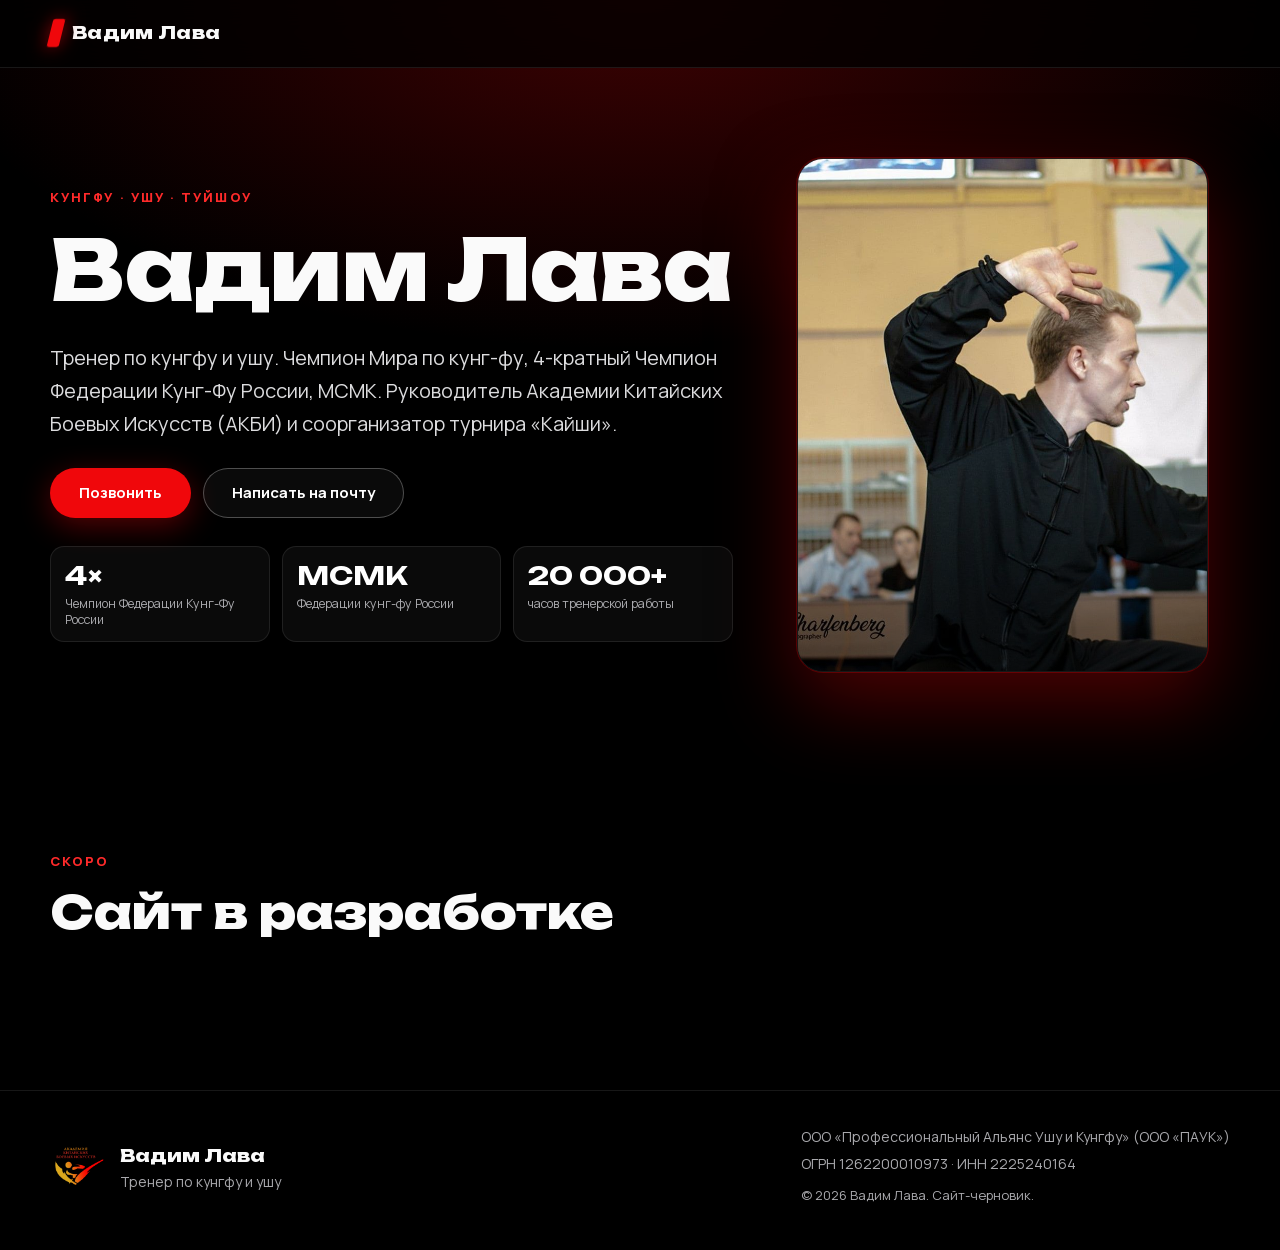
==== commit b3cd449f: "Правки терминов; полная версия на /1/, на главной — первый блок и «Сайт в разработке»" ====
--- a/index.html
+++ b/index.html
@@ -3,8 +3,8 @@
 <head>
 <meta charset="utf-8">
 <meta name="viewport" content="width=device-width, initial-scale=1">
-<title>Вадим Лава — тренер по кунг-фу и ушу, чемпион мира по кунг-фу</title>
-<meta name="description" content="Вадим Лава — тренер по кунг-фу и ушу, чемпион мира по кунг-фу, 4-кратный чемпион России, МСМК. Руководитель Академии китайских боевых искусств (АКБИ), генеральный директор ООО «ПАУК», соорганизатор турнира «Кайши».">
+<title>Вадим Лава — тренер по кунгфу и ушу, Чемпион Мира по кунг-фу</title>
+<meta name="description" content="Вадим Лава — тренер по кунгфу и ушу, Чемпион Мира по кунг-фу, 4-кратный Чемпион Федерации Кунг-Фу России, МСМК. Руководитель Академии Китайских Боевых Искусств (АКБИ), генеральный директор ООО «ПАУК», соорганизатор турнира «Кайши».">
 <meta name="theme-color" content="#000000">
 <link rel="canonical" href="https://vadimlava.ru/">
 
@@ -12,15 +12,15 @@
 <meta property="og:type" content="website">
 <meta property="og:locale" content="ru_RU">
 <meta property="og:site_name" content="Вадим Лава">
-<meta property="og:title" content="Вадим Лава — тренер по кунг-фу и ушу">
-<meta property="og:description" content="Чемпион мира по кунг-фу, 4-кратный чемпион России, МСМК. Академия китайских боевых искусств, турнир «Кайши», сборы и поездки.">
+<meta property="og:title" content="Вадим Лава — тренер по кунгфу и ушу">
+<meta property="og:description" content="Чемпион Мира по кунг-фу, 4-кратный Чемпион Федерации Кунг-Фу России, МСМК. Академия Китайских Боевых Искусств (АКБИ), турнир «Кайши», сборы и поездки.">
 <meta property="og:url" content="https://vadimlava.ru/">
 <meta property="og:image" content="https://vadimlava.ru/images/og-image.jpg">
 <meta property="og:image:width" content="1200">
 <meta property="og:image:height" content="630">
 <meta name="twitter:card" content="summary_large_image">
-<meta name="twitter:title" content="Вадим Лава — тренер по кунг-фу и ушу">
-<meta name="twitter:description" content="Чемпион мира по кунг-фу, 4-кратный чемпион России, МСМК. Академия китайских боевых искусств, турнир «Кайши», сборы и поездки.">
+<meta name="twitter:title" content="Вадим Лава — тренер по кунгфу и ушу">
+<meta name="twitter:description" content="Чемпион Мира по кунг-фу, 4-кратный Чемпион Федерации Кунг-Фу России, МСМК. Академия Китайских Боевых Искусств (АКБИ), турнир «Кайши», сборы и поездки.">
 <meta name="twitter:image" content="https://vadimlava.ru/images/og-image.jpg">
 
 <!-- Favicon -->
@@ -38,12 +38,12 @@
   "@context": "https://schema.org",
   "@type": "Person",
   "name": "Вадим Лава",
-  "jobTitle": "Тренер по кунг-фу и ушу",
+  "jobTitle": "Тренер по кунгфу и ушу",
   "url": "https://vadimlava.ru/",
   "image": "https://vadimlava.ru/images/photo-performance.jpg",
   "email": "mailto:academycma@mail.ru",
   "address": { "@type": "PostalAddress", "addressLocality": "Москва", "addressCountry": "RU" },
-  "worksFor": { "@type": "Organization", "name": "Академия китайских боевых искусств (АКБИ)" },
+  "worksFor": { "@type": "Organization", "name": "Академия Китайских Боевых Искусств (АКБИ)" },
   "sameAs": ["https://vk.ru/academycma", "https://kaishi.ru", "https://wuway.ru"]
 }
 </script>
@@ -58,17 +58,6 @@
       <span class="brand__mark" aria-hidden="true"></span>
       <span class="brand__text">Вадим Лава</span>
     </a>
-    <nav class="nav" id="nav" aria-label="Основное меню">
-      <a href="#about">Обо мне</a>
-      <a href="#directions">Направления</a>
-      <a href="#classes">Занятия</a>
-      <a href="#events">События</a>
-      <a href="#partners">Партнёры</a>
-      <a href="#contacts" class="nav__cta">Связаться</a>
-    </nav>
-    <button class="burger" id="burger" aria-label="Открыть меню" aria-expanded="false" aria-controls="nav">
-      <span></span><span></span><span></span>
-    </button>
   </div>
 </header>
 
@@ -78,15 +67,15 @@
 <section class="hero">
   <div class="container hero__inner">
     <div class="hero__text reveal">
-      <p class="eyebrow">Кунг-фу · Ушу · Туйшоу</p>
+      <p class="eyebrow">Кунгфу · Ушу · Туйшоу</p>
       <h1>Вадим&nbsp;Лава</h1>
-      <p class="hero__lead">Тренер по кунг-фу и ушу. Чемпион мира по кунг-фу, 4-кратный чемпион России, МСМК. Руководитель Академии китайских боевых искусств и соорганизатор турнира «Кайши».</p>
+      <p class="hero__lead">Тренер по кунгфу и ушу. Чемпион Мира по кунг-фу, 4-кратный Чемпион Федерации Кунг-Фу России, МСМК. Руководитель Академии Китайских Боевых Искусств (АКБИ) и соорганизатор турнира «Кайши».</p>
       <div class="hero__actions">
-        <a class="btn btn--primary" href="#contacts">Связаться</a>
-        <a class="btn btn--ghost" href="#events">События и проекты</a>
+        <a class="btn btn--primary" href="tel:+79175343717">Позвонить</a>
+        <a class="btn btn--ghost" href="mailto:academycma@mail.ru">Написать на почту</a>
       </div>
       <ul class="hero__stats">
-        <li><b>4×</b><span>чемпион России</span></li>
+        <li><b>4×</b><span>Чемпион Федерации Кунг-Фу России</span></li>
         <li><b>МСМК</b><span>Федерации кунг-фу России</span></li>
         <li><b>20&nbsp;000+</b><span>часов тренерской работы</span></li>
       </ul>
@@ -98,245 +87,12 @@
   </div>
 </section>
 
-<!-- ===================== ОБО МНЕ ===================== -->
-<section class="section" id="about">
+<section class="section" id="dev">
   <div class="container">
     <header class="section__head reveal">
-      <p class="eyebrow">Обо мне</p>
-      <h2>Тренер, спортсмен, организатор</h2>
+      <p class="eyebrow">Скоро</p>
+      <h2>Сайт в разработке</h2>
     </header>
-    <div class="about reveal">
-      <div class="about__text">
-        <!-- ЗАГЛУШКА: формулировка «руководитель АКБИ». В брифе было «основатель» — подтвердить у Вадима и при необходимости заменить. -->
-        <p>Я тренер по кунг-фу и ушу и руководитель Академии китайских боевых искусств (АКБИ). Академия работает с 2014 года: мы занимаемся спортивным и традиционным ушу, комплексами с оружием и без, туйшоу, цигуном и тайцзицюанем.</p>
-        <p>Больше 10 лет я провожу учебно-тренировочные сборы и организую московские и всероссийские соревнования и фестивали. Занимался у более чем 15 тренеров, 10 из которых — китайские мастера ушу.</p>
-        <p>С 1 октября 2026 года я генеральный директор ООО «Профессиональный альянс ушу и кунгфу» (ПАУК). Вместе с коллегами из клубов 3VClub и «Синтянь» мы проводим открытый турнир и фестиваль «Кайши», а ещё я соорганизатор поездок на тренировки в Китай.</p>
-        <ul class="achievements">
-          <li>Чемпион мира по кунг-фу</li>
-          <li>4-кратный чемпион России</li>
-          <li>Мастер спорта международного класса (МСМК) Федерации кунг-фу России</li>
-          <li>Победитель фестиваля «Легенды туйшоу»</li>
-          <li>Организатор московских и всероссийских соревнований и фестивалей</li>
-          <li>Более 10&nbsp;000 часов занятий спортом, более 20&nbsp;000 часов тренерской работы</li>
-          <li>Подготовил победителей всероссийских и международных соревнований по комплексам и туйшоу</li>
-        </ul>
-        <!-- ЗАГЛУШКА / ПРОВЕРИТЬ: в брифе Вадим назван «победителем Кубка мира по туйшоу». В источниках (china548.com/acma, wushu-life /vazuza)
-             Кубок мира по туйшоу выиграли воспитанники АКБИ и Дарья Лавлинская, а у Вадима указан «победитель фестиваля Легенды туйшоу».
-             Поэтому на странице написано про воспитанников. Если Вадим лично победитель Кубка мира, добавить пункт в список выше. -->
-        <p class="note">Воспитанники Академии с 2014 года — победители Кубка мира по туйшоу, всероссийских и международных соревнований по ушу и кунг-фу (Пекин, Москва, Санкт-Петербург, Орёл, Минск), многократные чемпионы федерации кунг-фу Москвы и России.</p>
-      </div>
-      <figure class="about__photo">
-        <img src="images/photo-legends-tuishou.jpg" width="1400" height="933" alt="Выступление на фестивале «Легенды туйшоу»" loading="lazy">
-        <figcaption>Фестиваль «Легенды туйшоу»</figcaption>
-        <!-- ЗАГЛУШКА: фото со старого сайта; подтвердить подпись и участников. -->
-      </figure>
-    </div>
-  </div>
-</section>
-
-<!-- ===================== НАПРАВЛЕНИЯ ===================== -->
-<section class="section section--alt" id="directions">
-  <div class="container">
-    <header class="section__head reveal">
-      <p class="eyebrow">Направления</p>
-      <h2>Чем я занимаюсь</h2>
-    </header>
-    <div class="cards cards--5">
-      <article class="card reveal">
-        <span class="card__num">01</span>
-        <h3>Ушу</h3>
-        <p>Спортивное и традиционное ушу. Комплексы без оружия и с оружием: мечи, копья, алебарды, палки.</p>
-      </article>
-      <article class="card reveal">
-        <span class="card__num">02</span>
-        <h3>Кунг-фу</h3>
-        <p>Индивидуальная и групповая работа над техникой, общая и специальная физическая подготовка, подготовка к выступлениям и соревнованиям.</p>
-      </article>
-      <article class="card reveal">
-        <span class="card__num">03</span>
-        <h3>Туйшоу</h3>
-        <p>Вид безопасной борьбы. Тренировки по туйшоу на месте и в движении, подготовка к турнирам и фестивалям.</p>
-      </article>
-      <article class="card reveal">
-        <span class="card__num">04</span>
-        <h3>Цигун</h3>
-        <p>Практика для психологической подготовки и глубокой работы с телом.</p>
-      </article>
-      <article class="card reveal">
-        <span class="card__num">05</span>
-        <h3>Тайцзицюань</h3>
-        <p>Практика тайцзицюань: глубокая работа с телом, которая дополняет спортивную подготовку.</p>
-      </article>
-    </div>
-    <div class="gallery reveal">
-      <figure><img src="images/photo-practice.jpg" width="1400" height="1400" alt="Парная практика туйшоу в зале" loading="lazy"></figure>
-      <figure><img src="images/photo-competition.jpg" width="1400" height="1400" alt="Поединок туйшоу на соревнованиях" loading="lazy"></figure>
-      <!-- ЗАГЛУШКА: фото со старого сайта wushu-life.tb.ru, подписи нейтральные. Заменить на актуальные при наличии. -->
-    </div>
-  </div>
-</section>
-
-<!-- ===================== ЗАНЯТИЯ И ЗАЛЫ ===================== -->
-<section class="section" id="classes">
-  <div class="container">
-    <header class="section__head reveal">
-      <p class="eyebrow">Занятия и залы</p>
-      <h2>Академия китайских боевых искусств</h2>
-    </header>
-    <div class="academy reveal">
-      <div class="academy__intro">
-        <img class="academy__logo" src="images/logo-akbi.png" width="239" height="128" alt="Логотип АКБИ — Академия китайских боевых искусств" loading="lazy">
-        <p>АКБИ — это занятия спортивным и традиционным ушу и кунг-фу, комплексы с оружием и без, тренировки по туйшоу, цигун и тайцзицюань. Есть группы для начинающих и продолжающих, спортивная группа, туйшоу в движении и персональные занятия.</p>
-        <p class="badge badge--warn">Расписание и стоимость уточняйте у тренера</p>
-        <!-- ЗАГЛУШКА: актуальное расписание и цены. Старый сайт wushu-life.tb.ru содержит такие данные (дни и время групп, цены: туйшоу для взрослых 8000 ₽,
-             ушу для детей и подростков 5100 ₽, персональные занятия 10000 ₽ — период оплаты на сайте не указан), но они не подтверждены, поэтому на странице их нет.
-             Ориентир по времени со старого сайта: начинающие Пн, Пт 16:30–17:30; продолжающие Пн, Ср, Пт 16:30–17:30; спортивная группа Пн, Ср, Пт 17:30–20:00;
-             туйшоу в движении Вт, Чт 20:00–22:00 (ТЦ «Белград»); персональные Сб, Вс 9:00–17:00 (м. Коломенская).
-             На china548.com/acma указан ещё один зал: ул. Маршала Захарова, 8к1 (начинающие Пн и Пт 16:30–17:30), запись через mos.ru (id 1659847). Что из этого действует — подтвердить. -->
-        <figure class="academy__photo">
-          <img src="images/photo-team.jpg" width="1600" height="1066" alt="Команда АКБИ после соревнований" loading="lazy">
-          <!-- ВНИМАНИЕ: на фото дети. Перед публикацией получить подтверждение Вадима, что фото можно размещать. -->
-        </figure>
-      </div>
-      <div class="halls">
-        <h3>Где занимаемся</h3>
-        <ul class="hall-list">
-          <li class="hall">
-            <span class="hall__metro">м. Орехово</span>
-            <span class="hall__days">Понедельник, среда, пятница</span>
-          </li>
-          <li class="hall">
-            <span class="hall__metro">м. Домодедовская</span>
-            <span class="hall__days">Вторник, четверг · ТЦ «Белград»</span>
-          </li>
-          <li class="hall">
-            <span class="hall__metro">м. Коломенская</span>
-            <span class="hall__days">Суббота, воскресенье · персональные занятия</span>
-          </li>
-        </ul>
-        <p class="note">Точные адреса, группы и время занятий уточняйте у тренера: расписание обновляется.</p>
-        <!-- ЗАГЛУШКА: дни и метро взяты со старого сайта wushu-life.tb.ru, точные адреса залов не указывались. Подтвердить актуальность. -->
-        <a class="btn btn--primary" href="#contacts">Записаться на пробное занятие</a>
-        <!-- ЗАГЛУШКА: наличие и условия пробного занятия не подтверждены. Если пробного нет, заменить текст кнопки на «Узнать о записи». -->
-      </div>
-    </div>
-  </div>
-</section>
-
-<!-- ===================== СОБЫТИЯ И ПРОЕКТЫ ===================== -->
-<section class="section section--alt" id="events">
-  <div class="container">
-    <header class="section__head reveal">
-      <p class="eyebrow">События и проекты</p>
-      <h2>Турниры, сборы и поездки</h2>
-    </header>
-    <div class="events">
-
-      <article class="event event--main reveal">
-        <p class="event__tag">Турнир</p>
-        <h3>Кайши-2027</h3>
-        <p class="event__date">27–28 февраля 2027</p>
-        <p>Открытый турнир и фестиваль боевых искусств. Фестивальная программа (медали и диплом всем участникам) и турнирная (призовые места, личное многоборье). Проходит в спорткомплексе в Московской области. Предварительная заявка принимается до 20 декабря 2026 года.</p>
-        <p class="event__org">Организатор турнира — Профессиональный альянс ушу и кунфу. Я соорганизатор вместе с клубами 3VClub и «Синтянь»; при поддержке АКБИ.</p>
-        <!-- ПРОВЕРИТЬ: на kaishi.ru регистрация на момент проверки «ожидалась» (не была открыта). Дата, площадка и сроки заявок по состоянию на 28.10.2026. -->
-        <a class="btn btn--primary" href="https://kaishi.ru" target="_blank" rel="noopener">Сайт турнира kaishi.ru</a>
-      </article>
-
-      <article class="event reveal">
-        <p class="event__tag">Сборы</p>
-        <h3>Сборы на Вазузе</h3>
-        <p class="event__date">Даты уточняйте</p>
-        <p>Учебно-тренировочные сборы на Вазузском водохранилище около Зубцова, примерно в 250 км от Москвы. Две-три тренировки в день: комплексы, растяжка, физическая подготовка, туйшоу, тайцзи. Четырёхразовое питание, купание и активный отдых. Сборы мы проводим больше 10 лет.</p>
-        <!-- ЗАГЛУШКА: даты, стоимость и условия записи на ближайшие сборы на Вазузе (в источниках дат 2026/2027 нет). Спросить у Вадима. -->
-        <a class="link" href="https://wushu-life.tb.ru/vazuza" target="_blank" rel="noopener">Подробности и частые вопросы</a>
-      </article>
-
-      <article class="event reveal">
-        <p class="event__tag">Поездки</p>
-        <h3>Тренировки в Китае</h3>
-        <p class="event__date">wuway.ru</p>
-        <p>Поездки на тренировки с китайскими мастерами: жить внутри школы, тренироваться по 2–3 раза в день. Подходит и новичкам, и спортсменам. Я соорганизатор этих поездок. Актуальные даты и условия на сайте проекта.</p>
-        <!-- ПРОВЕРИТЬ: на wuway.ru организаторы не названы, участие Вадима — по его словам. Даты и цены сознательно не указаны (на сайте не указан год). -->
-        <a class="link" href="https://wuway.ru" target="_blank" rel="noopener">Перейти на wuway.ru</a>
-      </article>
-
-      <article class="event event--pauk reveal">
-        <img src="images/logo-pauk.png" width="400" height="400" alt="Логотип ПАУК — Профессиональный альянс ушу и кунгфу" loading="lazy">
-        <div>
-          <p class="event__tag">Организация</p>
-          <h3>ПАУК</h3>
-          <p>Профессиональный альянс ушу и кунгфу. Я генеральный директор с 1 октября 2026 года. Альянс — организатор турнира «Кайши».</p>
-          <!-- ПРОВЕРИТЬ: описание ПАУК составлено осторожно, без данных с pawk.ru (черновик будущего сайта). Дать Вадиму утвердить формулировку. -->
-        </div>
-      </article>
-
-    </div>
-    <p class="events__links reveal">Страница АКБИ ВКонтакте: <a href="https://vk.ru/academycma" target="_blank" rel="noopener">vk.ru/academycma</a></p>
-  </div>
-</section>
-
-<!-- ===================== ПАРТНЁРЫ ===================== -->
-<section class="section" id="partners">
-  <div class="container">
-    <header class="section__head reveal">
-      <p class="eyebrow">Партнёры</p>
-      <h2>С кем мы работаем</h2>
-    </header>
-    <div class="cards cards--4">
-      <article class="card reveal">
-        <h3>ПАУК</h3>
-        <p>Профессиональный альянс ушу и кунгфу, организатор турнира «Кайши». Я генеральный директор.</p>
-      </article>
-      <article class="card reveal">
-        <h3>3VClub</h3>
-        <p>Клуб, соорганизатор турнира «Кайши».</p>
-        <a class="link" href="https://club3v.ru" target="_blank" rel="noopener">club3v.ru</a>
-      </article>
-      <article class="card reveal">
-        <h3>Синтянь</h3>
-        <p>Клуб «Синтянь», соорганизатор турнира «Кайши».</p>
-        <a class="link" href="https://xingtian.ru" target="_blank" rel="noopener">xingtian.ru</a>
-      </article>
-      <article class="card reveal">
-        <h3>Martial Store</h3>
-        <p>Инвентарь для ушу и кунг-фу, генеральный спонсор «Кайши-2027». Москва.</p>
-        <a class="link" href="https://martial-store.ru" target="_blank" rel="noopener">martial-store.ru</a>
-      </article>
-    </div>
-    <!-- ПРОВЕРИТЬ: на ссылки на club3v.ru и xingtian.ru нужно согласие партнёров и подтверждение формулировок. Логотипы партнёров намеренно не использованы. -->
-  </div>
-</section>
-
-<!-- ===================== КОНТАКТЫ ===================== -->
-<section class="section section--contact" id="contacts">
-  <div class="container">
-    <header class="section__head reveal">
-      <p class="eyebrow">Контакты</p>
-      <h2>Связаться со мной</h2>
-    </header>
-    <div class="contacts reveal">
-      <p class="contacts__lead">Позвоните или напишите — расскажу про занятия, сборы и турнир, подскажу, с какой группы начать.</p>
-      <!-- ПРОВЕРИТЬ: телефон и почта взяты со старого сайта wushu-life.tb.ru (там записаны как +7 (917) 53-43-717). Подтвердить у Вадима, что их можно публиковать. -->
-      <ul class="contact-list">
-        <li>
-          <span class="contact-list__label">Телефон</span>
-          <a href="tel:+79175343717">+7 917 534-37-17</a>
-        </li>
-        <li>
-          <span class="contact-list__label">Почта</span>
-          <a href="mailto:academycma@mail.ru">academycma@mail.ru</a>
-        </li>
-        <li>
-          <span class="contact-list__label">ВКонтакте</span>
-          <a href="https://vk.ru/academycma" target="_blank" rel="noopener">vk.ru/academycma</a>
-        </li>
-      </ul>
-      <div class="hero__actions">
-        <a class="btn btn--primary" href="tel:+79175343717">Позвонить</a>
-        <a class="btn btn--ghost" href="mailto:academycma@mail.ru">Написать на почту</a>
-      </div>
-      <!-- ЗАГЛУШКА: мессенджеры (Telegram / WhatsApp) для записи — ссылок в источниках нет. Telegram-канал будет добавлен после запуска. -->
-    </div>
   </div>
 </section>
 
@@ -348,11 +104,11 @@
       <img src="images/logo-akbi-round.png" width="64" height="64" alt="" loading="lazy">
       <div>
         <p class="footer__name">Вадим Лава</p>
-        <p class="footer__sub">Тренер по кунг-фу и ушу</p>
+        <p class="footer__sub">Тренер по кунгфу и ушу</p>
       </div>
     </div>
     <div class="footer__legal">
-      <p>ООО «Профессиональный альянс ушу и кунгфу» (ООО «ПАУК»)</p>
+      <p>ООО «Профессиональный Альянс Ушу и Кунгфу» (ООО «ПАУК»)</p>
       <p>ОГРН 1262200010973 · ИНН 2225240164</p>
       <!-- Реквизиты по данным ЕГРЮЛ (через checko.ru, 28.10.2026). Юр. адрес на сайте не указан по решению заказчика; ИП не указан. -->
       <p class="footer__copy">© 2026 Вадим Лава. Сайт-черновик.</p>
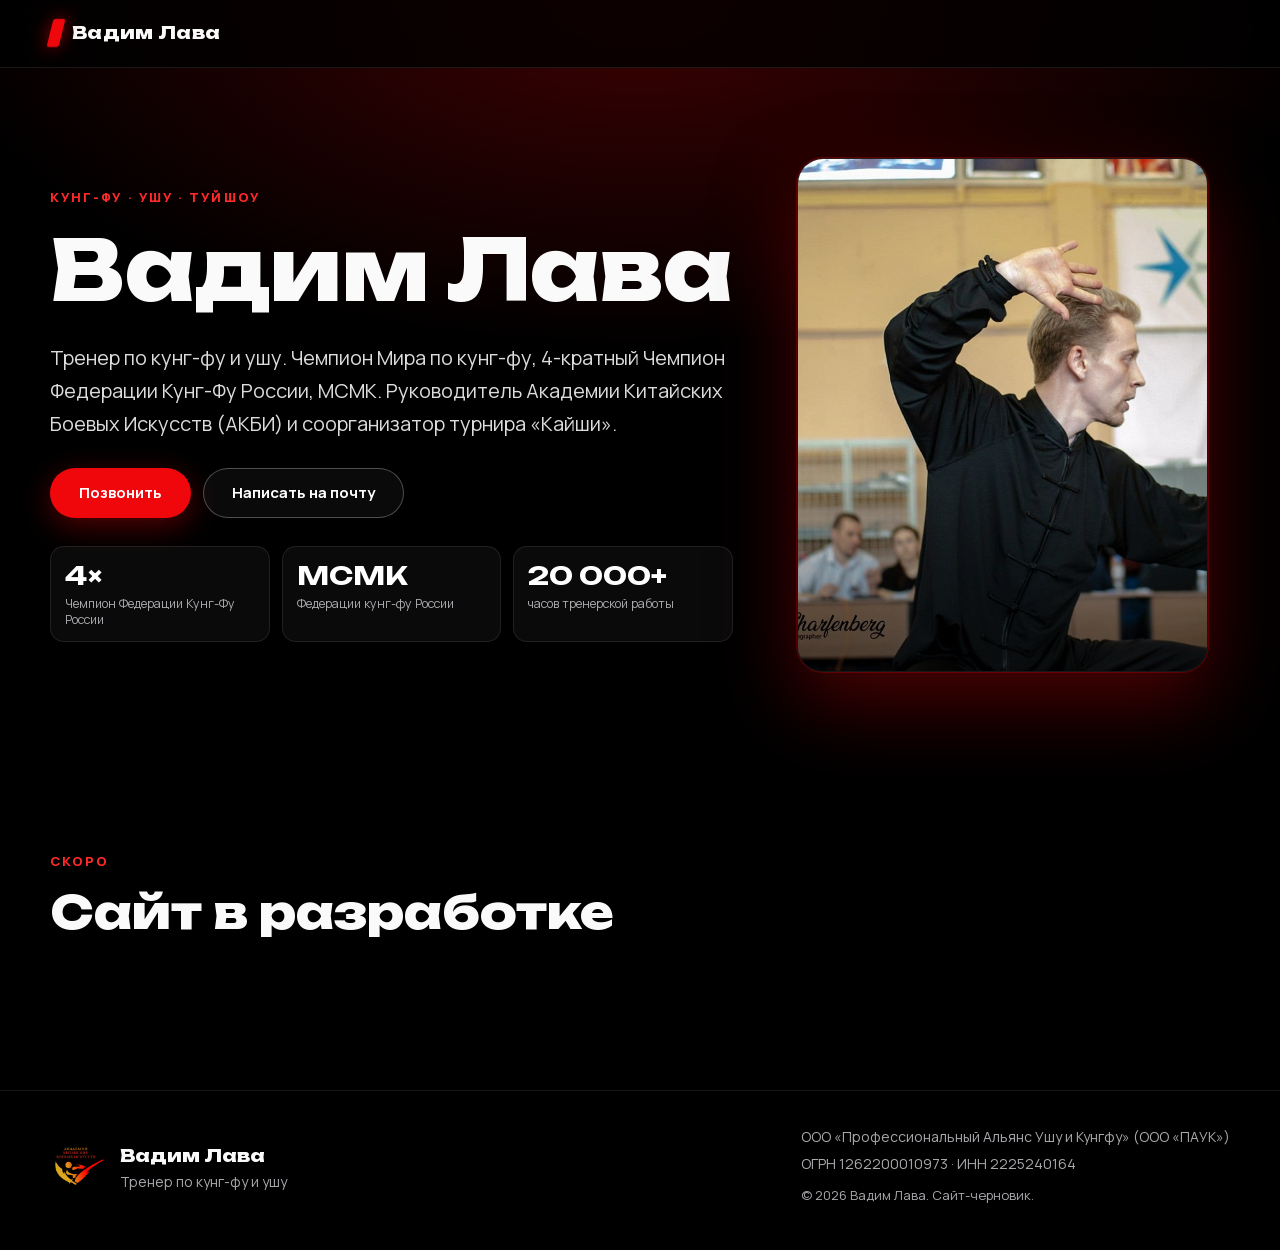
==== commit 0dd3d083: "Вернуть дефис в кунг-фу (кроме названия ПАУК); скрыть кнопки главной на телефоне" ====
--- a/index.html
+++ b/index.html
@@ -3,8 +3,8 @@
 <head>
 <meta charset="utf-8">
 <meta name="viewport" content="width=device-width, initial-scale=1">
-<title>Вадим Лава — тренер по кунгфу и ушу, Чемпион Мира по кунг-фу</title>
-<meta name="description" content="Вадим Лава — тренер по кунгфу и ушу, Чемпион Мира по кунг-фу, 4-кратный Чемпион Федерации Кунг-Фу России, МСМК. Руководитель Академии Китайских Боевых Искусств (АКБИ), генеральный директор ООО «ПАУК», соорганизатор турнира «Кайши».">
+<title>Вадим Лава — тренер по кунг-фу и ушу, Чемпион Мира по кунг-фу</title>
+<meta name="description" content="Вадим Лава — тренер по кунг-фу и ушу, Чемпион Мира по кунг-фу, 4-кратный Чемпион Федерации Кунг-Фу России, МСМК. Руководитель Академии Китайских Боевых Искусств (АКБИ), генеральный директор ООО «ПАУК», соорганизатор турнира «Кайши».">
 <meta name="theme-color" content="#000000">
 <link rel="canonical" href="https://vadimlava.ru/">
 
@@ -12,14 +12,14 @@
 <meta property="og:type" content="website">
 <meta property="og:locale" content="ru_RU">
 <meta property="og:site_name" content="Вадим Лава">
-<meta property="og:title" content="Вадим Лава — тренер по кунгфу и ушу">
+<meta property="og:title" content="Вадим Лава — тренер по кунг-фу и ушу">
 <meta property="og:description" content="Чемпион Мира по кунг-фу, 4-кратный Чемпион Федерации Кунг-Фу России, МСМК. Академия Китайских Боевых Искусств (АКБИ), турнир «Кайши», сборы и поездки.">
 <meta property="og:url" content="https://vadimlava.ru/">
 <meta property="og:image" content="https://vadimlava.ru/images/og-image.jpg">
 <meta property="og:image:width" content="1200">
 <meta property="og:image:height" content="630">
 <meta name="twitter:card" content="summary_large_image">
-<meta name="twitter:title" content="Вадим Лава — тренер по кунгфу и ушу">
+<meta name="twitter:title" content="Вадим Лава — тренер по кунг-фу и ушу">
 <meta name="twitter:description" content="Чемпион Мира по кунг-фу, 4-кратный Чемпион Федерации Кунг-Фу России, МСМК. Академия Китайских Боевых Искусств (АКБИ), турнир «Кайши», сборы и поездки.">
 <meta name="twitter:image" content="https://vadimlava.ru/images/og-image.jpg">
 
@@ -38,7 +38,7 @@
   "@context": "https://schema.org",
   "@type": "Person",
   "name": "Вадим Лава",
-  "jobTitle": "Тренер по кунгфу и ушу",
+  "jobTitle": "Тренер по кунг-фу и ушу",
   "url": "https://vadimlava.ru/",
   "image": "https://vadimlava.ru/images/photo-performance.jpg",
   "email": "mailto:academycma@mail.ru",
@@ -67,10 +67,10 @@
 <section class="hero">
   <div class="container hero__inner">
     <div class="hero__text reveal">
-      <p class="eyebrow">Кунгфу · Ушу · Туйшоу</p>
+      <p class="eyebrow">Кунг-фу · Ушу · Туйшоу</p>
       <h1>Вадим&nbsp;Лава</h1>
-      <p class="hero__lead">Тренер по кунгфу и ушу. Чемпион Мира по кунг-фу, 4-кратный Чемпион Федерации Кунг-Фу России, МСМК. Руководитель Академии Китайских Боевых Искусств (АКБИ) и соорганизатор турнира «Кайши».</p>
-      <div class="hero__actions">
+      <p class="hero__lead">Тренер по кунг-фу и ушу. Чемпион Мира по кунг-фу, 4-кратный Чемпион Федерации Кунг-Фу России, МСМК. Руководитель Академии Китайских Боевых Искусств (АКБИ) и соорганизатор турнира «Кайши».</p>
+      <div class="hero__actions hero__actions--main">
         <a class="btn btn--primary" href="tel:+79175343717">Позвонить</a>
         <a class="btn btn--ghost" href="mailto:academycma@mail.ru">Написать на почту</a>
       </div>
@@ -104,7 +104,7 @@
       <img src="images/logo-akbi-round.png" width="64" height="64" alt="" loading="lazy">
       <div>
         <p class="footer__name">Вадим Лава</p>
-        <p class="footer__sub">Тренер по кунгфу и ушу</p>
+        <p class="footer__sub">Тренер по кунг-фу и ушу</p>
       </div>
     </div>
     <div class="footer__legal">
--- a/css/style.css
+++ b/css/style.css
@@ -218,3 +218,8 @@
 .gallery figure{margin:0}
 .gallery img{width:100%;aspect-ratio:16/10;object-fit:cover;object-position:50% 40%;border-radius:20px;border:1px solid var(--border)}
 @media (max-width:640px){.gallery{grid-template-columns:1fr}}
+
+/* Главная: скрыть кнопки первого экрана на телефоне */
+@media (max-width: 768px) {
+  .hero__actions--main { display: none; }
+}
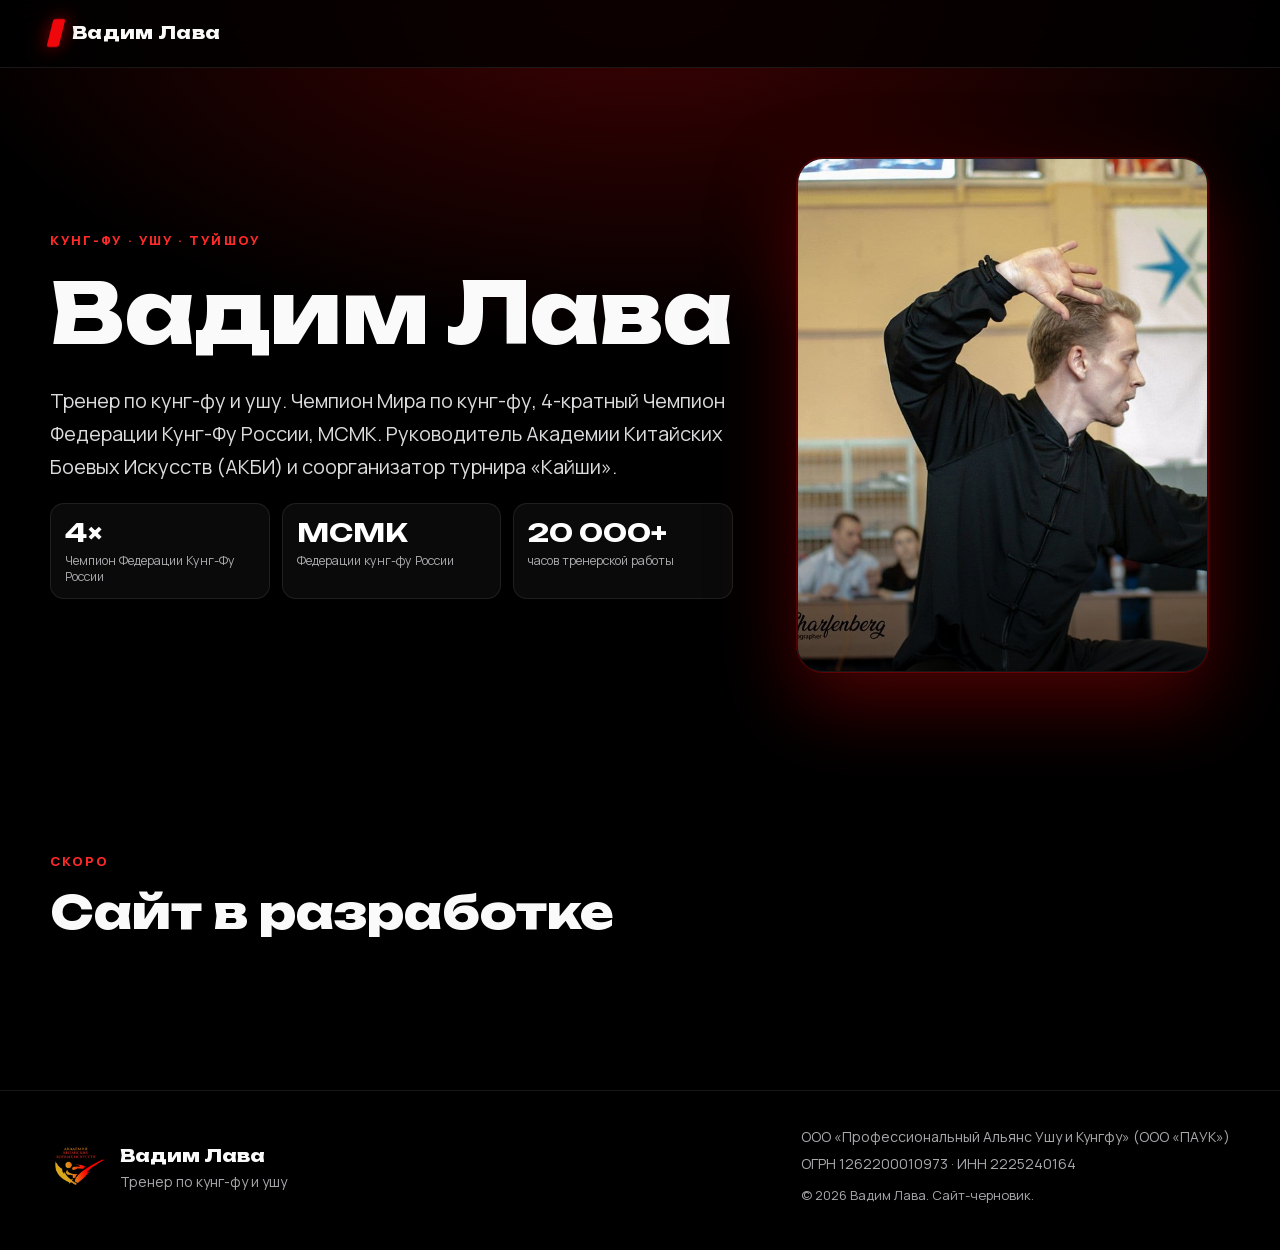
==== commit 91d924ca: "Главная: убрать кнопки первого экрана" ====
--- a/index.html
+++ b/index.html
@@ -70,10 +70,6 @@
       <p class="eyebrow">Кунг-фу · Ушу · Туйшоу</p>
       <h1>Вадим&nbsp;Лава</h1>
       <p class="hero__lead">Тренер по кунг-фу и ушу. Чемпион Мира по кунг-фу, 4-кратный Чемпион Федерации Кунг-Фу России, МСМК. Руководитель Академии Китайских Боевых Искусств (АКБИ) и соорганизатор турнира «Кайши».</p>
-      <div class="hero__actions hero__actions--main">
-        <a class="btn btn--primary" href="tel:+79175343717">Позвонить</a>
-        <a class="btn btn--ghost" href="mailto:academycma@mail.ru">Написать на почту</a>
-      </div>
       <ul class="hero__stats">
         <li><b>4×</b><span>Чемпион Федерации Кунг-Фу России</span></li>
         <li><b>МСМК</b><span>Федерации кунг-фу России</span></li>
--- a/css/style.css
+++ b/css/style.css
@@ -218,8 +218,3 @@
 .gallery figure{margin:0}
 .gallery img{width:100%;aspect-ratio:16/10;object-fit:cover;object-position:50% 40%;border-radius:20px;border:1px solid var(--border)}
 @media (max-width:640px){.gallery{grid-template-columns:1fr}}
-
-/* Главная: скрыть кнопки первого экрана на телефоне */
-@media (max-width: 768px) {
-  .hero__actions--main { display: none; }
-}
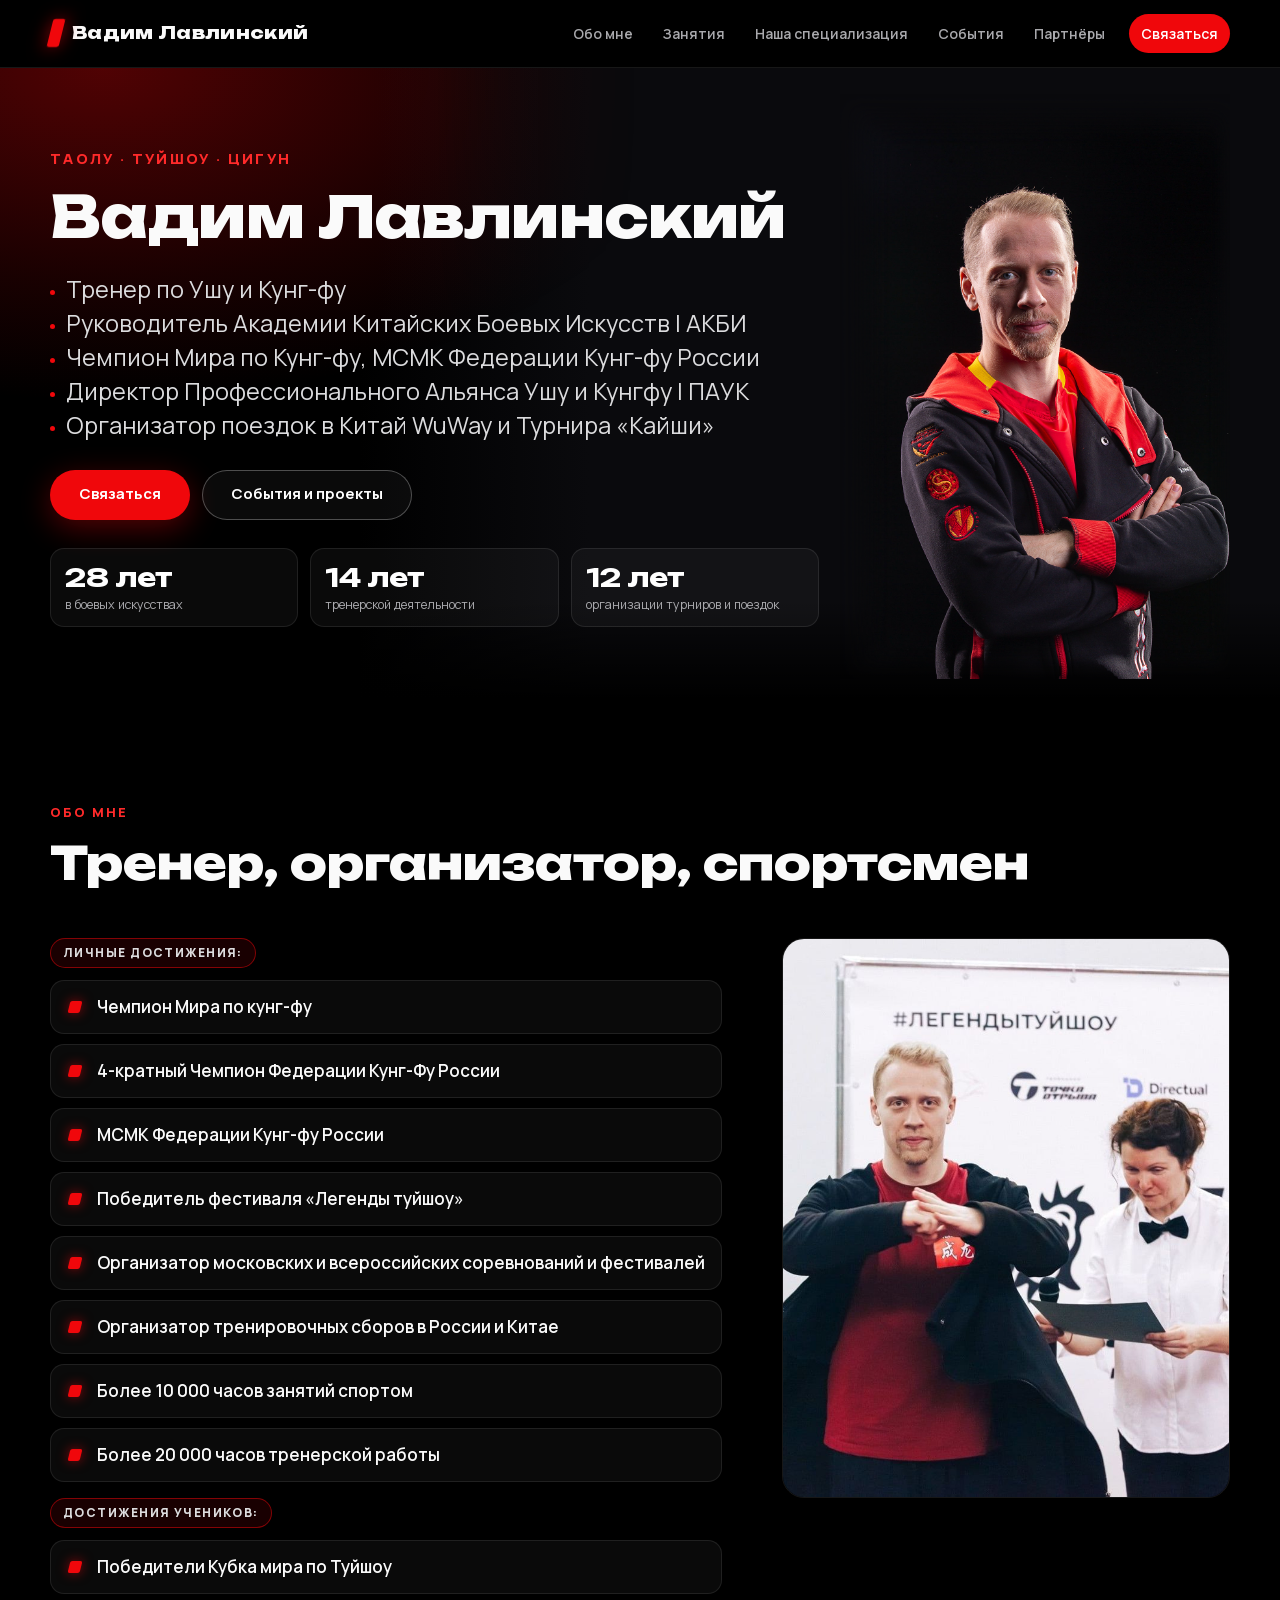
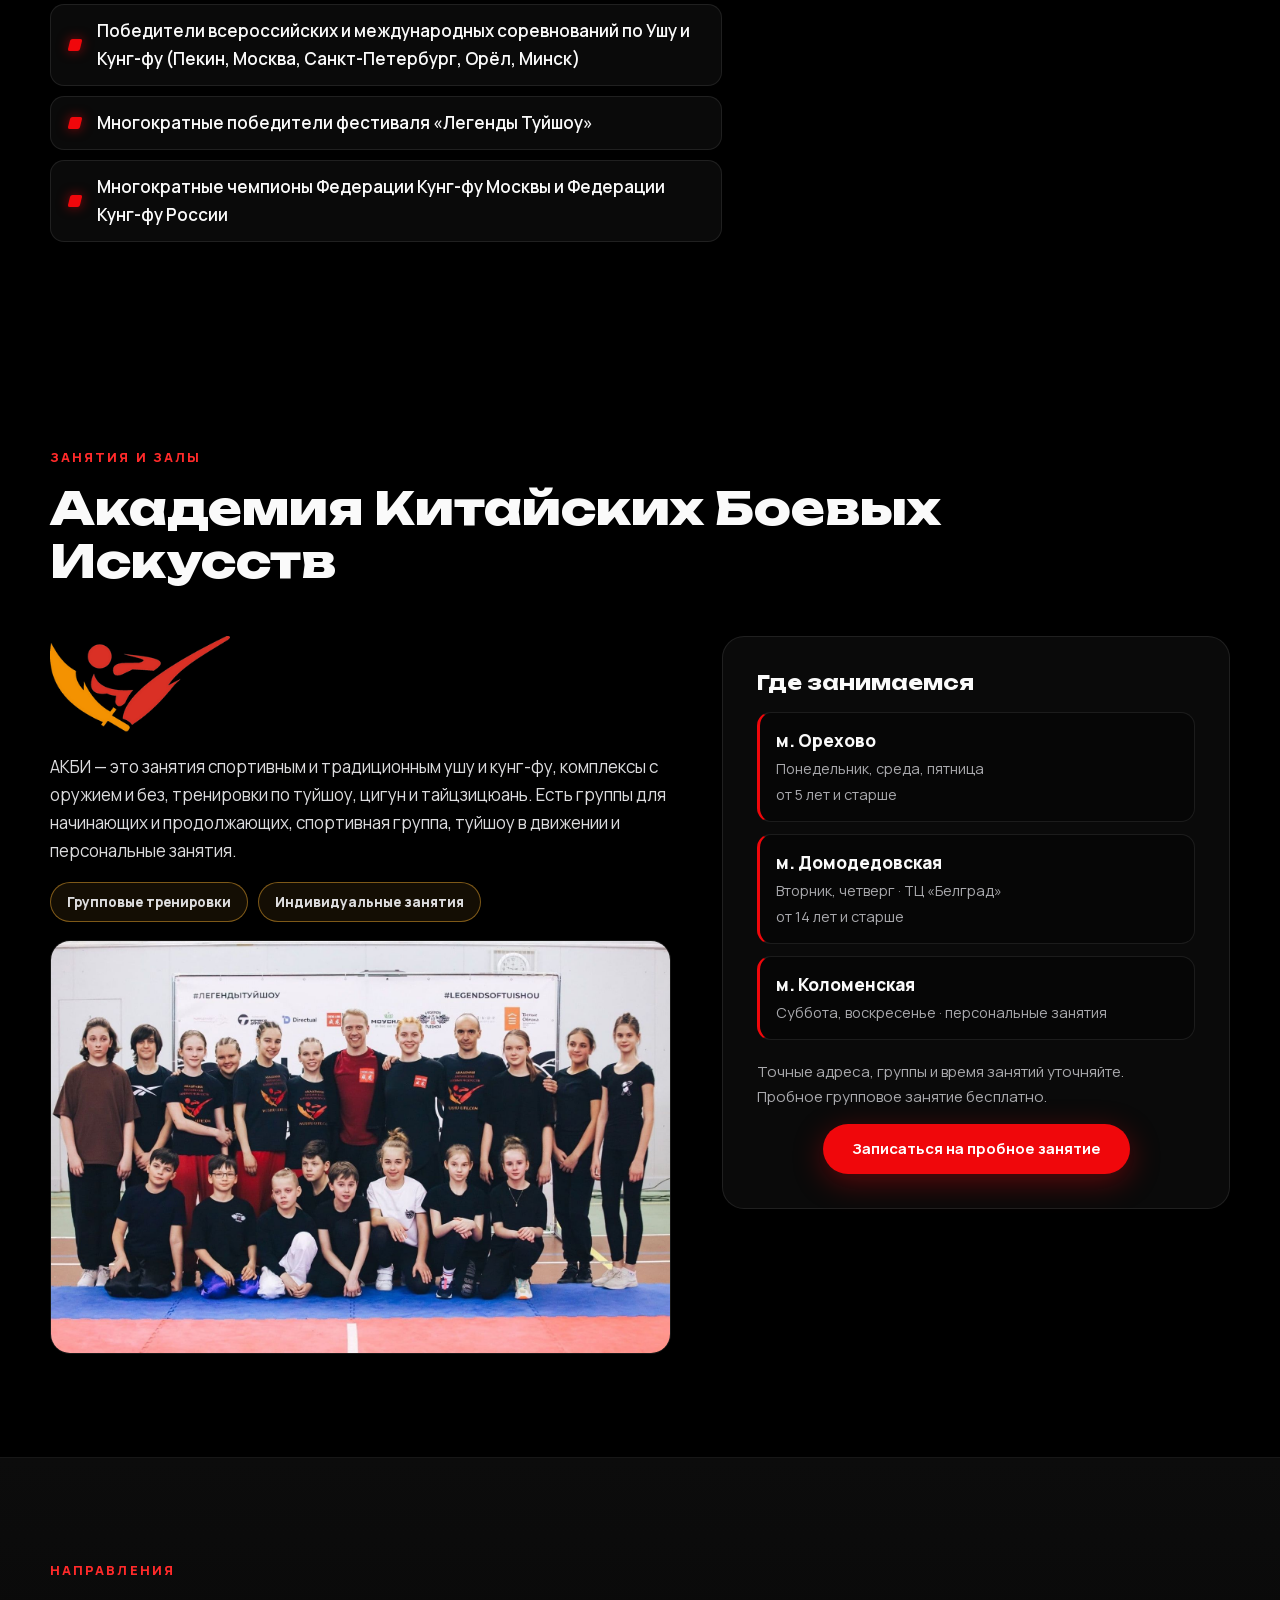
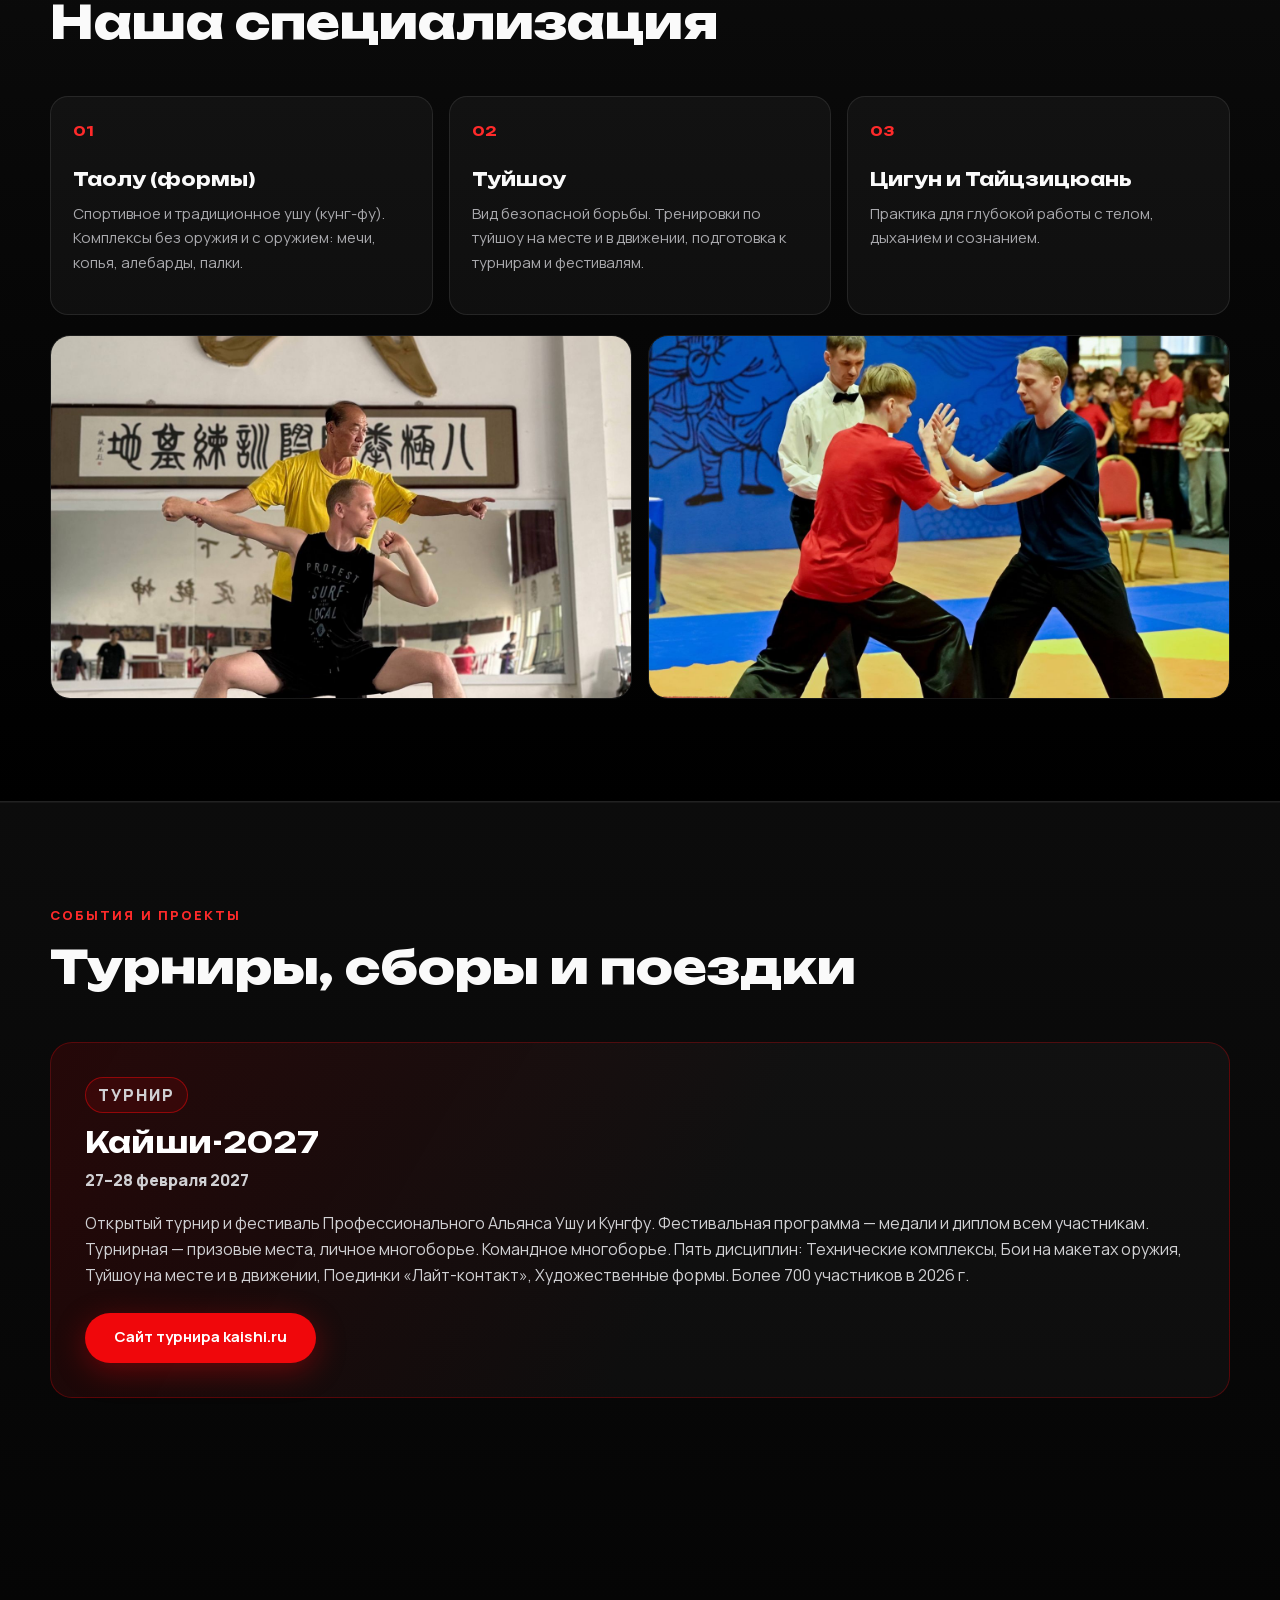
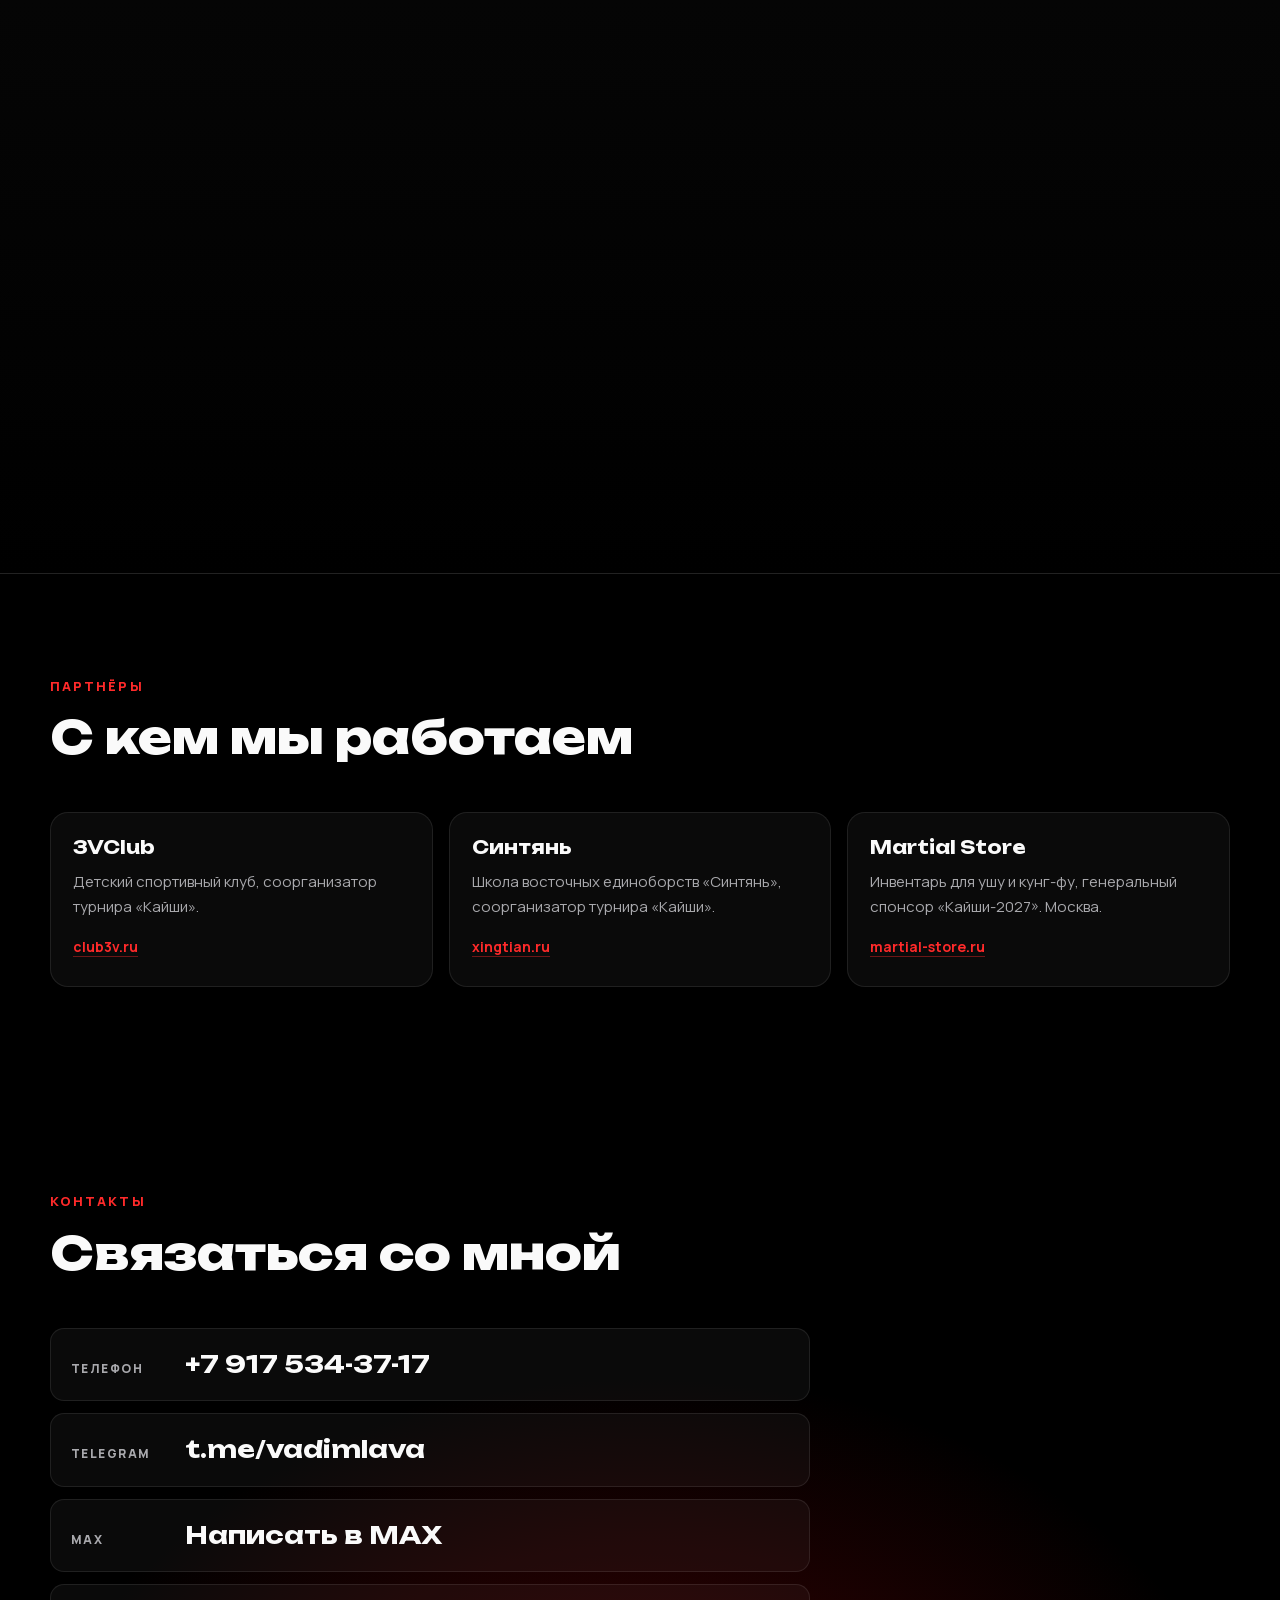
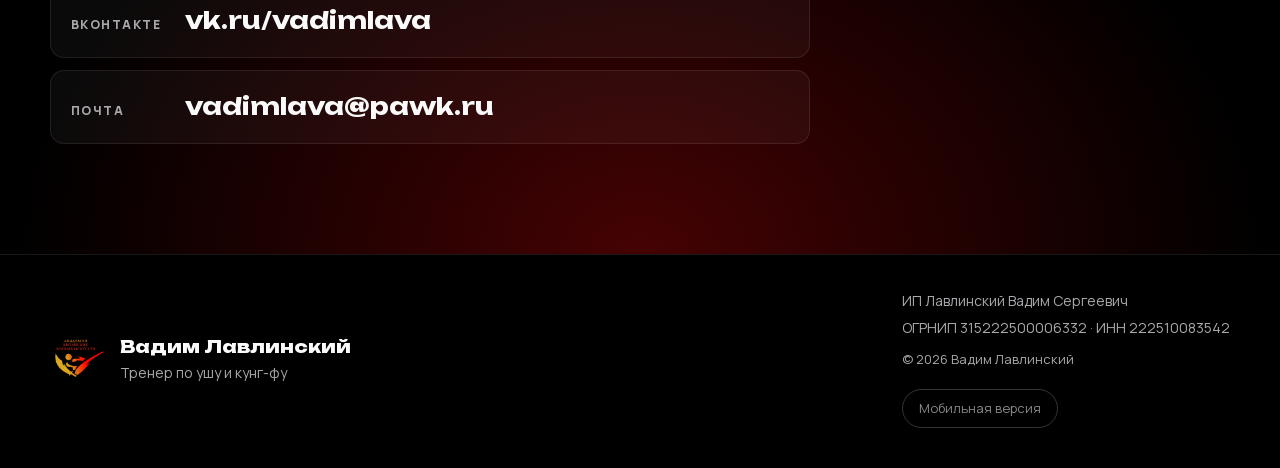
==== commit eb92ec1b: "Корень как /1, индексация только / и /vazuza Главная в корне — полная копия текущей /1, canonical и " ====
--- a/index.html
+++ b/index.html
@@ -3,61 +3,75 @@
 <head>
 <meta charset="utf-8">
 <meta name="viewport" content="width=device-width, initial-scale=1">
-<title>Вадим Лава — тренер по кунг-фу и ушу, Чемпион Мира по кунг-фу</title>
-<meta name="description" content="Вадим Лава — тренер по кунг-фу и ушу, Чемпион Мира по кунг-фу, 4-кратный Чемпион Федерации Кунг-Фу России, МСМК. Руководитель Академии Китайских Боевых Искусств (АКБИ), генеральный директор ООО «ПАУК», соорганизатор турнира «Кайши».">
+<script>try{if(localStorage.getItem('vl-view')==='pc'){document.querySelector('meta[name=viewport]').setAttribute('content','width=1280');}}catch(e){}</script>
+<title>Вадим Лавлинский — тренер по Ушу и Кунг-фу</title>
+<meta name="description" content="Чемпион Мира по Кунг-фу. Директор ПАУК, руководитель АКБИ, организатор поездок WuWay и Турнира «Кайши».">
+<meta name="robots" content="index,follow">
 <meta name="theme-color" content="#000000">
 <link rel="canonical" href="https://vadimlava.ru/">
 
 <!-- Open Graph / Twitter -->
 <meta property="og:type" content="website">
 <meta property="og:locale" content="ru_RU">
-<meta property="og:site_name" content="Вадим Лава">
-<meta property="og:title" content="Вадим Лава — тренер по кунг-фу и ушу">
-<meta property="og:description" content="Чемпион Мира по кунг-фу, 4-кратный Чемпион Федерации Кунг-Фу России, МСМК. Академия Китайских Боевых Искусств (АКБИ), турнир «Кайши», сборы и поездки.">
+<meta property="og:site_name" content="Вадим Лавлинский">
+<meta property="og:title" content="Тренер по Ушу и Кунг-фу">
+<meta property="og:description" content="Чемпион Мира по Кунг-фу. Директор ПАУК, руководитель АКБИ, организатор поездок WuWay и Турнира «Кайши».">
 <meta property="og:url" content="https://vadimlava.ru/">
-<meta property="og:image" content="https://vadimlava.ru/images/og-image.jpg">
+<meta property="og:image" content="https://vadimlava.ru/images/og-image-2e.jpg">
 <meta property="og:image:width" content="1200">
 <meta property="og:image:height" content="630">
 <meta name="twitter:card" content="summary_large_image">
-<meta name="twitter:title" content="Вадим Лава — тренер по кунг-фу и ушу">
-<meta name="twitter:description" content="Чемпион Мира по кунг-фу, 4-кратный Чемпион Федерации Кунг-Фу России, МСМК. Академия Китайских Боевых Искусств (АКБИ), турнир «Кайши», сборы и поездки.">
-<meta name="twitter:image" content="https://vadimlava.ru/images/og-image.jpg">
+<meta name="twitter:title" content="Тренер по Ушу и Кунг-фу">
+<meta name="twitter:description" content="Чемпион Мира по Кунг-фу. Директор ПАУК, руководитель АКБИ, организатор поездок WuWay и Турнира «Кайши».">
+<meta name="twitter:image" content="https://vadimlava.ru/images/og-image-2e.jpg">
 
 <!-- Favicon -->
-<link rel="icon" href="favicon.ico" sizes="any">
-<link rel="icon" type="image/png" sizes="32x32" href="images/favicon-32.png">
-<link rel="apple-touch-icon" href="images/apple-touch-icon.png">
+<link rel="icon" href="/favicon.ico" sizes="any">
+<link rel="icon" type="image/png" sizes="32x32" href="/images/favicon-32.png">
+<link rel="apple-touch-icon" href="/images/apple-touch-icon.png">
 
 <!-- Шрифты: Unbounded (заголовки) и Manrope (текст), лицензия OFL, подключены локально -->
-<link rel="preload" href="fonts/unbounded-cyr.woff2" as="font" type="font/woff2" crossorigin>
-<link rel="preload" href="fonts/manrope-cyr.woff2" as="font" type="font/woff2" crossorigin>
-<link rel="stylesheet" href="css/style.css">
+<link rel="preload" href="/fonts/unbounded-cyr.woff2" as="font" type="font/woff2" crossorigin>
+<link rel="preload" href="/fonts/manrope-cyr.woff2" as="font" type="font/woff2" crossorigin>
+<link rel="stylesheet" href="/css/style.css">
+<link rel="stylesheet" href="/css/page-1.css">
 
 <script type="application/ld+json">
 {
   "@context": "https://schema.org",
   "@type": "Person",
-  "name": "Вадим Лава",
-  "jobTitle": "Тренер по кунг-фу и ушу",
+  "name": "Вадим Лавлинский",
+  "jobTitle": "Тренер по ушу и кунг-фу",
   "url": "https://vadimlava.ru/",
-  "image": "https://vadimlava.ru/images/photo-performance.jpg",
-  "email": "mailto:academycma@mail.ru",
+  "image": "https://vadimlava.ru/images/photo-portrait.jpg",
+  "email": "mailto:vadimlava@pawk.ru",
   "address": { "@type": "PostalAddress", "addressLocality": "Москва", "addressCountry": "RU" },
   "worksFor": { "@type": "Organization", "name": "Академия Китайских Боевых Искусств (АКБИ)" },
-  "sameAs": ["https://vk.ru/academycma", "https://kaishi.ru", "https://wuway.ru"]
+  "sameAs": ["https://vk.ru/vadimlava", "https://t.me/vadimlava", "https://kaishi.ru", "https://wuway.ru", "https://max.ru/u/f9LHodD0cOJ7ANbC1PafoKnBYa4mlDvz8qBjpm6jYhuU04yztvBiYkyOMN0"]
 }
 </script>
 </head>
-<body>
+<body class="page-1">
 
 <a class="skip" href="#main">К содержимому</a>
 
 <header class="header" id="top">
   <div class="container header__inner">
-    <a class="brand" href="#top" aria-label="Вадим Лава — на главную">
+    <a class="brand" href="#top" aria-label="Вадим Лавлинский — на главную">
       <span class="brand__mark" aria-hidden="true"></span>
-      <span class="brand__text">Вадим Лава</span>
+      <span class="brand__text">Вадим Лавлинский</span>
     </a>
+    <nav class="nav" id="nav" aria-label="Основное меню">
+      <a href="#about">Обо мне</a>
+      <a href="#classes">Занятия</a>
+      <a href="#directions">Наша специализация</a>
+      <a href="#events">События</a>
+      <a href="#partners">Партнёры</a>
+      <a href="#contacts" class="nav__cta">Связаться</a>
+    </nav>
+    <button class="burger" id="burger" aria-label="Открыть меню" aria-expanded="false" aria-controls="nav">
+      <span></span><span></span><span></span>
+    </button>
   </div>
 </header>
 
@@ -67,28 +81,262 @@
 <section class="hero">
   <div class="container hero__inner">
     <div class="hero__text reveal">
-      <p class="eyebrow">Кунг-фу · Ушу · Туйшоу</p>
-      <h1>Вадим&nbsp;Лава</h1>
-      <p class="hero__lead">Тренер по кунг-фу и ушу. Чемпион Мира по кунг-фу, 4-кратный Чемпион Федерации Кунг-Фу России, МСМК. Руководитель Академии Китайских Боевых Искусств (АКБИ) и соорганизатор турнира «Кайши».</p>
+      <p class="eyebrow">Таолу · Туйшоу · Цигун</p>
+      <h1>Вадим Лавлинский</h1>
+      <p class="hero__lead hero__lead--desk"><span>Тренер по Ушу и Кунг-фу</span><br>
+      <span>Руководитель Академии Китайских Боевых Искусств | АКБИ</span><br>
+      <span>Чемпион Мира по Кунг-фу, МСМК Федерации Кунг-фу России</span><br>
+      <span>Директор Профессионального Альянса Ушу и Кунгфу | ПАУК</span><br>
+      <span>Организатор поездок в Китай WuWay и Турнира «Кайши»</span></p>
+      <p class="hero__lead hero__lead--phone"><span>Тренер по Ушу и Кунг-фу</span><span>Чемпион Мира по Кунг-фу</span><span>МСМК Федерации Кунг-фу России</span><span>Академия Китайских Боевых Искусств</span><span>Профессиональный Альянс Ушу и Кунгфу</span><span>Поездки в Китай WuWay, Турнир «Кайши»</span></p>
+      <div class="hero__actions">
+        <a class="btn btn--primary" href="#contacts">Связаться</a>
+        <a class="btn btn--ghost" href="#events">События и проекты</a>
+      </div>
       <ul class="hero__stats">
-        <li><b>4×</b><span>Чемпион Федерации Кунг-Фу России</span></li>
-        <li><b>МСМК</b><span>Федерации кунг-фу России</span></li>
-        <li><b>20&nbsp;000+</b><span>часов тренерской работы</span></li>
+        <li><b>28 лет</b><span>в боевых искусствах</span></li>
+        <li><b>14 лет</b><span>тренерской деятельности</span></li>
+        <li><b>12 лет</b><span>организации турниров и поездок</span></li>
       </ul>
     </div>
-    <figure class="hero__photo reveal">
-      <img src="images/photo-performance.jpg" width="1600" height="1000" alt="Выступление на соревнованиях по ушу" fetchpriority="high">
-      <!-- ЗАГЛУШКА: фото взято со старого сайта wushu-life.tb.ru. Подтвердить, что на нём именно Вадим, или заменить на актуальный портрет. -->
+    <figure class="hero__photo hero__photo--portrait reveal">
+      <img src="/images/photo-portrait.jpg" width="1200" height="1800" alt="Вадим Лавлинский — студийный портрет" fetchpriority="high">
     </figure>
   </div>
 </section>
 
-<section class="section" id="dev">
-  <div class="container">
-    <header class="section__head reveal">
-      <p class="eyebrow">Скоро</p>
-      <h2>Сайт в разработке</h2>
-    </header>
+<!-- ===================== ОБО МНЕ ===================== -->
+<section class="section" id="about">
+  <div class="container">
+    <header class="section__head reveal">
+      <p class="eyebrow">Обо мне</p>
+      <h2>Тренер, организатор, спортсмен</h2>
+    </header>
+    <div class="about reveal">
+      <div class="about__text">
+        <div class="achievements">
+          <p class="event__tag">Личные достижения:</p>
+          <ul>
+            <li>Чемпион Мира по кунг-фу</li>
+            <li>4-кратный Чемпион Федерации Кунг-Фу России</li>
+            <li>МСМК Федерации Кунг-фу России</li>
+            <li>Победитель фестиваля «Легенды туйшоу»</li>
+            <li>Организатор московских и всероссийских соревнований и фестивалей</li>
+            <li>Организатор тренировочных сборов в России и Китае</li>
+            <li>Более 10&nbsp;000 часов занятий спортом</li>
+            <li>Более 20&nbsp;000 часов тренерской работы</li>
+          </ul>
+          <p class="event__tag">Достижения учеников:</p>
+          <ul>
+            <li>Победители Кубка мира по Туйшоу</li>
+            <li>Победители всероссийских и международных соревнований по Ушу и Кунг-фу (Пекин, Москва, Санкт-Петербург, Орёл, Минск)</li>
+            <li>Многократные победители фестиваля «Легенды Туйшоу»</li>
+            <li>Многократные чемпионы Федерации Кунг-фу Москвы и Федерации Кунг-фу России</li>
+          </ul>
+        </div>
+      </div>
+      <figure class="about__photo">
+        <img src="/images/photo-legends-tuishou.jpg" width="1400" height="933" alt="Выступление на фестивале «Легенды туйшоу»" loading="lazy">
+        <!-- ЗАГЛУШКА: фото со старого сайта; подтвердить подпись и участников. -->
+      </figure>
+    </div>
+  </div>
+</section>
+
+<!-- ===================== ЗАНЯТИЯ И ЗАЛЫ ===================== -->
+<section class="section" id="classes">
+  <div class="container">
+    <header class="section__head reveal">
+      <p class="eyebrow">Занятия и залы</p>
+      <h2>Академия Китайских Боевых Искусств</h2>
+    </header>
+    <div class="academy reveal">
+      <div class="academy__intro">
+        <img class="academy__logo" src="/images/logo-akbi.png" width="239" height="128" alt="Логотип АКБИ — Академия Китайских Боевых Искусств" loading="lazy">
+        <p>АКБИ — это занятия спортивным и традиционным ушу и кунг-фу, комплексы с оружием и без, тренировки по туйшоу, цигун и тайцзицюань. Есть группы для начинающих и продолжающих, спортивная группа, туйшоу в движении и персональные занятия.</p>
+        <div class="badge-row">
+          <p class="badge badge--warn">Групповые тренировки</p>
+          <p class="badge badge--warn">Индивидуальные занятия</p>
+        </div>
+        <!-- ЗАГЛУШКА: актуальное расписание и цены. Старый сайт wushu-life.tb.ru содержит такие данные (дни и время групп, цены: туйшоу для взрослых 8000 ₽,
+             ушу для детей и подростков 5100 ₽, персональные занятия 10000 ₽ — период оплаты на сайте не указан), но они не подтверждены, поэтому на странице их нет.
+             Ориентир по времени со старого сайта: начинающие Пн, Пт 16:30–17:30; продолжающие Пн, Ср, Пт 16:30–17:30; спортивная группа Пн, Ср, Пт 17:30–20:00;
+             туйшоу в движении Вт, Чт 20:00–22:00 (ТЦ «Белград»); персональные Сб, Вс 9:00–17:00 (м. Коломенская).
+             На china548.com/acma указан ещё один зал: ул. Маршала Захарова, 8к1 (начинающие Пн и Пт 16:30–17:30), запись через mos.ru (id 1659847). Что из этого действует — подтвердить. -->
+        <figure class="academy__photo">
+          <img src="/images/photo-team.jpg" width="1600" height="1066" alt="Команда АКБИ после соревнований" loading="lazy">
+          <!-- ВНИМАНИЕ: на фото дети. Перед публикацией получить подтверждение Вадима, что фото можно размещать. -->
+        </figure>
+      </div>
+      <div class="halls">
+        <h3>Где занимаемся</h3>
+        <ul class="hall-list">
+          <li class="hall">
+            <span class="hall__metro">м. Орехово</span>
+            <span class="hall__days">Понедельник, среда, пятница</span>
+            <span class="hall__days">от 5 лет и старше</span>
+          </li>
+          <li class="hall">
+            <span class="hall__metro">м. Домодедовская</span>
+            <span class="hall__days">Вторник, четверг · ТЦ «Белград»</span>
+            <span class="hall__days">от 14 лет и старше</span>
+          </li>
+          <li class="hall">
+            <span class="hall__metro">м. Коломенская</span>
+            <span class="hall__days">Суббота, воскресенье · персональные занятия</span>
+          </li>
+        </ul>
+        <p class="note">Точные адреса, группы и время занятий уточняйте.<br>Пробное групповое занятие бесплатно.</p>
+        <!-- ЗАГЛУШКА: дни и метро взяты со старого сайта wushu-life.tb.ru, точные адреса залов не указывались. Подтвердить актуальность. -->
+        <a class="btn btn--primary" href="#contacts">Записаться на пробное занятие</a>
+        <!-- ЗАГЛУШКА: наличие и условия пробного занятия не подтверждены. Если пробного нет, заменить текст кнопки на «Узнать о записи». -->
+      </div>
+    </div>
+  </div>
+</section>
+
+<!-- ===================== НАПРАВЛЕНИЯ ===================== -->
+<section class="section section--alt" id="directions">
+  <div class="container">
+    <header class="section__head reveal">
+      <p class="eyebrow">Направления</p>
+      <h2>Наша специализация</h2>
+    </header>
+    <div class="cards cards--3">
+      <article class="card reveal">
+        <span class="card__num">01</span>
+        <h3>Таолу (формы)</h3>
+        <p>Спортивное и традиционное ушу (кунг-фу). Комплексы без оружия и с оружием: мечи, копья, алебарды, палки.</p>
+      </article>
+      <article class="card reveal">
+        <span class="card__num">02</span>
+        <h3>Туйшоу</h3>
+        <p>Вид безопасной борьбы. Тренировки по туйшоу на месте и в движении, подготовка к турнирам и фестивалям.</p>
+      </article>
+      <article class="card reveal">
+        <span class="card__num">03</span>
+        <h3>Цигун и Тайцзицюань</h3>
+        <p>Практика для глубокой работы с телом, дыханием и сознанием.</p>
+      </article>
+    </div>
+    <div class="gallery reveal">
+      <figure><img src="/images/photo-practice.jpg" width="1400" height="1400" alt="Парная практика туйшоу в зале" loading="lazy"></figure>
+      <figure><img src="/images/photo-competition.jpg" width="1400" height="1400" alt="Поединок туйшоу на соревнованиях" loading="lazy"></figure>
+      <!-- ЗАГЛУШКА: фото со старого сайта wushu-life.tb.ru, подписи нейтральные. Заменить на актуальные при наличии. -->
+    </div>
+  </div>
+</section>
+
+<!-- ===================== СОБЫТИЯ И ПРОЕКТЫ ===================== -->
+<section class="section section--alt" id="events">
+  <div class="container">
+    <header class="section__head reveal">
+      <p class="eyebrow">События и проекты</p>
+      <h2>Турниры, сборы и поездки</h2>
+    </header>
+    <div class="events">
+
+      <article class="event event--main reveal">
+        <p class="event__tag">Турнир</p>
+        <h3>Кайши-2027</h3>
+        <p class="event__date">27–28 февраля 2027</p>
+        <p>Открытый турнир и фестиваль Профессионального Альянса Ушу и Кунгфу. Фестивальная программа — медали и диплом всем участникам. Турнирная — призовые места, личное многоборье. Командное многоборье. Пять дисциплин: Технические комплексы, Бои на макетах оружия, Туйшоу на месте и в движении, Поединки «Лайт-контакт», Художественные формы. Более 700 участников в 2026 г.</p>
+        <!-- ПРОВЕРИТЬ: на kaishi.ru регистрация на момент проверки «ожидалась» (не была открыта). Дата, площадка и сроки заявок по состоянию на 28.10.2026. -->
+        <a class="btn btn--primary" href="https://kaishi.ru" target="_blank" rel="noopener">Сайт турнира kaishi.ru</a>
+      </article>
+
+      <article class="event reveal">
+        <p class="event__tag">Сборы</p>
+        <h3>Сборы на Вазузе</h3>
+        <p class="event__date">25 июля — 14 августа 2027</p>
+        <p>Учебно-тренировочные сборы на Вазузском водохранилище около г. Зубцова, примерно в 250 км от Москвы. Две-три тренировки в день: комплексы, растяжка, физическая подготовка, туйшоу, тайцзи. Четырёхразовое питание, купание и активный отдых.</p>
+        <a class="link" href="https://vadimlava.ru/vazuza/" target="_blank" rel="noopener">Подробности и частые вопросы</a>
+      </article>
+
+      <article class="event reveal">
+        <p class="event__tag">Поездки</p>
+        <h3>Тренировки в Китае</h3>
+        <p class="event__date">wuway.ru</p>
+        <p>Тренировки с лучшими мастерами. Постоянный доступ к тренировочному залу. Глубокое погружение в культуру Китая. Подходит новичкам и профессионалам. Подробности на сайте проекта.</p>
+        <!-- ПРОВЕРИТЬ: на wuway.ru организаторы не названы, участие Вадима — по его словам. Даты и цены сознательно не указаны (на сайте не указан год). -->
+        <a class="link" href="https://wuway.ru" target="_blank" rel="noopener">Перейти на wuway.ru</a>
+      </article>
+
+      <article class="event event--pauk reveal">
+        <img src="/images/logo-pauk.png" width="400" height="400" alt="Логотип ПАУК — Профессиональный Альянс Ушу и Кунгфу" loading="lazy">
+        <div>
+          <p class="event__tag">Организация</p>
+          <h3>ПАУК</h3>
+          <p>Профессиональный Альянс Ушу и Кунгфу. Готовим большой проект для всех, кто ценит китайские боевые искусства, готов к сотрудничеству и развитию в этой сфере.</p>
+          <a class="link" href="https://pawk.ru" target="_blank" rel="noopener">pawk.ru</a>
+          <!-- ПРОВЕРИТЬ: описание ПАУК составлено осторожно, без данных с pawk.ru (черновик будущего сайта). Дать Вадиму утвердить формулировку. -->
+        </div>
+      </article>
+
+    </div>
+  </div>
+</section>
+
+<!-- ===================== ПАРТНЁРЫ ===================== -->
+<section class="section" id="partners">
+  <div class="container">
+    <header class="section__head reveal">
+      <p class="eyebrow">Партнёры</p>
+      <h2>С кем мы работаем</h2>
+    </header>
+    <div class="cards cards--3">
+      <article class="card reveal">
+        <h3>3VClub</h3>
+        <p>Детский спортивный клуб, соорганизатор турнира «Кайши».</p>
+        <a class="link" href="https://club3v.ru" target="_blank" rel="noopener">club3v.ru</a>
+      </article>
+      <article class="card reveal">
+        <h3>Синтянь</h3>
+        <p>Школа восточных единоборств «Синтянь», соорганизатор турнира «Кайши».</p>
+        <a class="link" href="https://xingtian.ru" target="_blank" rel="noopener">xingtian.ru</a>
+      </article>
+      <article class="card reveal">
+        <h3>Martial Store</h3>
+        <p>Инвентарь для ушу и кунг-фу, генеральный спонсор «Кайши-2027». Москва.</p>
+        <a class="link" href="https://martial-store.ru" target="_blank" rel="noopener">martial-store.ru</a>
+      </article>
+    </div>
+    <!-- ПРОВЕРИТЬ: на ссылки на club3v.ru и xingtian.ru нужно согласие партнёров и подтверждение формулировок. Логотипы партнёров намеренно не использованы. -->
+  </div>
+</section>
+
+<!-- ===================== КОНТАКТЫ ===================== -->
+<section class="section section--contact" id="contacts">
+  <div class="container">
+    <header class="section__head reveal">
+      <p class="eyebrow">Контакты</p>
+      <h2>Связаться со мной</h2>
+    </header>
+    <div class="contacts reveal">
+      <!-- ПРОВЕРИТЬ: телефон и почта взяты со старого сайта wushu-life.tb.ru (там записаны как +7 (917) 53-43-717). Подтвердить у Вадима, что их можно публиковать. -->
+      <ul class="contact-list">
+        <li>
+          <span class="contact-list__label">Телефон</span>
+          <a href="tel:+79175343717">+7 917 534-37-17</a>
+        </li>
+        <li>
+          <span class="contact-list__label">Telegram</span>
+          <a href="https://t.me/vadimlava" target="_blank" rel="noopener">t.me/vadimlava</a>
+        </li>
+        <li>
+          <span class="contact-list__label">MAX</span>
+          <a href="https://max.ru/u/f9LHodD0cOJ7ANbC1PafoKnBYa4mlDvz8qBjpm6jYhuU04yztvBiYkyOMN0" target="_blank" rel="noopener">Написать в МАХ</a>
+        </li>
+        <li>
+          <span class="contact-list__label">ВКонтакте</span>
+          <a href="https://vk.ru/vadimlava" target="_blank" rel="noopener">vk.ru/vadimlava</a>
+        </li>
+        <li>
+          <span class="contact-list__label">Почта</span>
+          <a href="mailto:vadimlava@pawk.ru">vadimlava@pawk.ru</a>
+        </li>
+      </ul>
+    </div>
   </div>
 </section>
 
@@ -97,22 +345,38 @@
 <footer class="footer">
   <div class="container footer__inner">
     <div class="footer__brand">
-      <img src="images/logo-akbi-round.png" width="64" height="64" alt="" loading="lazy">
+      <img src="/images/logo-akbi-round.png" width="64" height="64" alt="" loading="lazy">
       <div>
-        <p class="footer__name">Вадим Лава</p>
-        <p class="footer__sub">Тренер по кунг-фу и ушу</p>
+        <p class="footer__name">Вадим Лавлинский</p>
+        <p class="footer__sub">Тренер по ушу и кунг-фу</p>
       </div>
     </div>
     <div class="footer__legal">
-      <p>ООО «Профессиональный Альянс Ушу и Кунгфу» (ООО «ПАУК»)</p>
-      <p>ОГРН 1262200010973 · ИНН 2225240164</p>
-      <!-- Реквизиты по данным ЕГРЮЛ (через checko.ru, 28.10.2026). Юр. адрес на сайте не указан по решению заказчика; ИП не указан. -->
-      <p class="footer__copy">© 2026 Вадим Лава. Сайт-черновик.</p>
-      <!-- ЗАГЛУШКА: политика конфиденциальности (ссылка на страницу) нужна, когда появится форма записи или сбор данных. На старом сайте есть /privacy-policy. -->
+      <p>ИП Лавлинский Вадим Сергеевич</p>
+      <p>ОГРНИП 315222500006332 · ИНН 222510083542</p>
+      <p class="footer__copy">© 2026 Вадим Лавлинский</p>
+      <button type="button" class="view-toggle" id="viewToggle">Версия для ПК</button>
     </div>
   </div>
 </footer>
 
-<script src="js/main.js"></script>
+<script src="/js/main.js"></script>
+<script>
+(function(){
+  var b=document.getElementById('viewToggle'); if(!b) return;
+  var pc=false; try{pc=localStorage.getItem('vl-view')==='pc';}catch(e){}
+  var phone=Math.min(screen.width,screen.height)<900;
+  if(phone||pc){
+    b.textContent=pc?'Мобильная версия':'Версия для ПК';
+    b.onclick=function(){
+      try{ if(pc){localStorage.removeItem('vl-view');}else{localStorage.setItem('vl-view','pc');} }catch(e){}
+      location.reload();
+    };
+  } else {
+    b.textContent='Мобильная версия';
+    b.onclick=function(){ window.open(location.href,'vl_mobile','width=390,height=844'); };
+  }
+})();
+</script>
 </body>
 </html>
--- a/css/style.css
+++ b/css/style.css
@@ -77,7 +77,7 @@
 .hero__inner{display:grid;grid-template-columns:1.05fr .95fr;gap:clamp(24px,5vw,64px);align-items:center}
 .eyebrow{font-size:13px;font-weight:800;letter-spacing:.16em;text-transform:uppercase;color:var(--red-2);margin-bottom:14px}
 .hero h1{font-size:clamp(40px,7.2vw,84px);font-weight:800;margin-bottom:22px;letter-spacing:-.01em}
-.hero__lead{font-size:clamp(17px,2vw,20px);color:#dcdcde;max-width:36em}
+.hero__lead{font-size:clamp(17px,2vw,20px);color:#dcdcde;max-width:36em;line-height:1.6}
 .hero__actions{display:flex;flex-wrap:wrap;gap:12px;margin:28px 0}
 .hero__stats{display:grid;grid-template-columns:repeat(3,1fr);gap:12px;margin-top:8px}
 .hero__stats li{background:var(--card);border:1px solid var(--border);border-radius:14px;padding:14px 14px 12px}
--- a/css/page-1.css
+++ b/css/page-1.css
@@ -0,0 +1,295 @@
+/* Стили только для /1/. Скопированы с page-2.css и не подключаются на /2/.
+   Портрет на десктопе растворяется в собственном студийном чёрном (#0a0a0d). */
+
+.page-1 {
+  --photo-bg: #0a0a0d;
+  background-image: none;
+}
+
+/* Красное свечение остаётся на текстовой стороне и гаснет до фото. */
+.page-1 .hero {
+  position: relative;
+  isolation: isolate;
+  background-color: var(--photo-bg);
+  background-image: linear-gradient(90deg, #000 0%, #000 28%, var(--photo-bg) 46%, var(--photo-bg) 100%);
+}
+
+.page-1 .hero::before {
+  content: "";
+  position: absolute;
+  inset: 0;
+  z-index: 0;
+  pointer-events: none;
+  background: radial-gradient(ellipse 78% 85% at 8% 0%, rgba(138, 4, 6, .58), rgba(138, 4, 6, .18) 40%, transparent 62%);
+  -webkit-mask-image: linear-gradient(90deg, #fff 0%, #fff 34%, transparent 50%);
+  mask-image: linear-gradient(90deg, #fff 0%, #fff 34%, transparent 50%);
+}
+
+.page-1 .hero__inner {
+  position: relative;
+  z-index: 1;
+}
+
+/* Длинная фамилия: две строки, слово не рвётся. Размер растёт вместе с шириной экрана. */
+.page-1 .hero .eyebrow {
+  font-size: clamp(13px, 0.95vw, 24px);
+}
+.page-1 .hero h1 {
+  font-size: clamp(40px, 3.7vw, 108px);
+  overflow-wrap: normal;
+  word-break: keep-all;
+  hyphens: manual;
+}
+
+@media (max-width: 900px) {
+  .page-1 .hero .eyebrow { font-size: clamp(12px, 3.4vw, 16px); }
+  .page-1 .hero h1 {
+    font-size: clamp(28px, 8vw, 40px);
+  }
+}
+
+.page-1 .hero__photo--portrait::after {
+  content: none;
+}
+
+/* Десктоп: вертикальный портрет без рамки, тени и обводки.
+   Колонка текста шире, фото правее — длинные строки не переносятся. */
+@media (min-width: 901px) {
+  /* Герой той же ширины, что блоки ниже (.container). Шрифт считается от ширины
+     текстовой колонки (cqi), поэтому строки всегда помещаются в одну. */
+  .page-1 .hero__inner {
+    grid-template-columns: minmax(0, 1.42fr) minmax(0, 0.72fr);
+    gap: clamp(16px, 1.6vw, 48px);
+    align-items: center;
+  }
+  .page-1 .hero__text { min-width: 0; container-type: inline-size; }
+  .page-1 .hero .eyebrow { font-size: clamp(12px, 1.9cqi, 18px); }
+  .page-1 .hero h1 { font-size: 7.4cqi; }
+  .page-1 .hero__lead--desk {
+    max-width: none;
+    font-size: 3.05cqi;
+    line-height: 1.45;
+  }
+  .page-1 .hero__lead--desk span {
+    white-space: nowrap;
+  }
+  .page-1 .hero {
+    padding: clamp(20px, 2vw, 48px) 0 clamp(16px, 1.6vw, 36px);
+  }
+
+  /* Низ героя возвращается к чёрному страницы, без шва под фото. */
+  .page-1 .hero::after {
+    content: "";
+    position: absolute;
+    left: 0;
+    right: 0;
+    bottom: 0;
+    height: 100px;
+    z-index: 0;
+    pointer-events: none;
+    background: linear-gradient(180deg, transparent, #000);
+  }
+
+  .page-1 .hero__photo--portrait {
+    justify-self: end;
+    border: none;
+    border-radius: 0;
+    box-shadow: none;
+    overflow: visible;
+    background: none;
+  }
+
+  .page-1 .hero__photo--portrait img {
+    width: auto;
+    max-width: 100%;
+    max-height: calc(100vh - var(--header-h) - 64px);
+    height: auto;
+    aspect-ratio: 2 / 3;
+    object-fit: contain;
+    object-position: center;
+    /* Маска непрозрачна на фигуре и гаснет только по пустому студийному краю. */
+    -webkit-mask-image: url(/images/portrait-fade-mask.png);
+    mask-image: url(/images/portrait-fade-mask.png);
+    -webkit-mask-size: 100% 100%;
+    mask-size: 100% 100%;
+    -webkit-mask-repeat: no-repeat;
+    mask-repeat: no-repeat;
+    mask-mode: alpha;
+  }
+}
+
+.page-1 .hero__lead--phone { display: none; }
+
+/* Мобильный герой: портрет без рамки, на студийном чёрном, края как у блока «Обо мне» на /2. */
+@media (max-width: 900px) {
+  .page-1 {
+    background-color: #000;
+    background-image: none;
+  }
+
+  .page-1 .hero {
+    /* Низ героя — тот же чистый чёрный, что у следующей секции. Красное свечение только сверху. */
+    background-color: #000;
+    background-image: radial-gradient(ellipse 140% 42% at 50% 0%, rgba(138, 4, 6, .55), rgba(138, 4, 6, .16) 38%, transparent 62%);
+    padding-bottom: 0;
+  }
+
+  .page-1 .hero::before {
+    content: none;
+  }
+
+  .page-1 .hero__lead--desk { display: none; }
+  .page-1 .hero__lead--phone {
+    display: flex;
+    flex-direction: column;
+    align-items: flex-start;
+    gap: 1px;
+    max-width: none;
+    font-size: clamp(13px, 4.15vw, 36px);
+    line-height: 1.35;
+  }
+  .page-1 .hero__lead--phone span {
+    display: block;
+    white-space: nowrap;
+  }
+
+  .page-1 .hero__photo--portrait {
+    justify-self: center;
+    width: min(440px, 86%);
+    margin: 12px auto 0;
+    border: none;
+    border-radius: 0;
+    box-shadow: none;
+    overflow: visible;
+    background: none;
+  }
+
+  .page-1 .hero__photo--portrait img {
+    width: 100%;
+    aspect-ratio: 2 / 3;
+    object-fit: cover;
+    object-position: center center;
+    -webkit-mask-image: url(/images/portrait-fade-mask-hero-mobile.png);
+    mask-image: url(/images/portrait-fade-mask-hero-mobile.png);
+    -webkit-mask-size: 100% 100%;
+    mask-size: 100% 100%;
+    -webkit-mask-repeat: no-repeat;
+    mask-repeat: no-repeat;
+    mask-mode: alpha;
+  }
+}
+
+/* Второй портрет в «Обо мне»: без рамки, края в чёрный фон секции. */
+.page-1 .portrait-blend {
+  margin: clamp(48px, 7vw, 88px) auto 0;
+  width: min(440px, 86%);
+  background: none;
+}
+
+.page-1 .portrait-blend img {
+  width: 100%;
+  height: auto;
+  aspect-ratio: 2 / 3;
+  object-fit: cover;
+  border: none;
+  border-radius: 0;
+  box-shadow: none;
+  -webkit-mask-image: url(/images/portrait-fade-mask.png);
+  mask-image: url(/images/portrait-fade-mask.png);
+  -webkit-mask-size: 100% 100%;
+  mask-size: 100% 100%;
+  -webkit-mask-repeat: no-repeat;
+  mask-repeat: no-repeat;
+  mask-mode: alpha;
+}
+
+/* Мобильный «Обо мне»: верх и бока мягко гаснут в чёрный. Десктоп остаётся на маске выше. */
+@media (max-width: 900px) {
+  .page-1 .portrait-blend img {
+    -webkit-mask-image: url(/images/portrait-fade-mask-mobile.png);
+    mask-image: url(/images/portrait-fade-mask-mobile.png);
+  }
+}
+
+.page-1 .view-toggle {
+  margin-top: 14px;
+  padding: 8px 16px;
+  border: 1px solid rgba(255, 255, 255, .25);
+  border-radius: 999px;
+  background: transparent;
+  color: inherit;
+  font: inherit;
+  font-size: 13px;
+  cursor: pointer;
+  opacity: .8;
+}
+.page-1 .view-toggle:hover { opacity: 1; border-color: var(--red); }
+
+/* Точки перед строками героя — и на компьютере, и на телефоне. */
+.page-1 .hero__lead span::before {
+  content: "";
+  display: inline-block;
+  width: 5px;
+  height: 5px;
+  margin-right: 0.45em;
+  border-radius: 50%;
+  background: var(--red);
+  vertical-align: 0.12em;
+}
+
+/* Три карточки партнёров: ровная сетка после удаления ПАУК. */
+.page-1 .cards--3 { grid-template-columns: repeat(3, 1fr); }
+@media (max-width: 900px) {
+  .page-1 .cards--3 { grid-template-columns: 1fr; }
+}
+
+/* Два овальных бейджа в блоке АКБИ: перенос на узком экране. */
+.page-1 .badge-row {
+  display: flex;
+  flex-wrap: wrap;
+  align-items: center;
+  gap: 8px 10px;
+  margin: 6px 0 18px;
+}
+.page-1 .badge-row .badge { margin: 0; }
+
+/* Овалы «Личные достижения» / «Достижения учеников» — как теги «Сборы» и «Поездки». */
+.page-1 .about__text .achievements {
+  margin: 0;
+  display: grid;
+  gap: 10px;
+}
+.page-1 .about__text .achievements .event__tag {
+  margin: 6px 0 2px;
+  justify-self: start;
+}
+.page-1 .about__text .achievements .event__tag:first-child {
+  margin-top: 0;
+}
+.page-1 .about__text .achievements ul {
+  display: grid;
+  gap: 10px;
+  margin: 0;
+  padding: 0;
+  list-style: none;
+}
+
+
+
+/* Кнопка «Записаться на пробное занятие» — по центру блока залов. */
+.page-1 .halls {
+  display: flex;
+  flex-direction: column;
+}
+.page-1 .halls > .btn {
+  align-self: center;
+  width: auto;
+}
+
+/* ПК: слабее красный градиент у карточки «Кайши», чтобы кнопка лучше читалась. Мобильную не меняем. */
+@media (min-width: 901px) {
+  .page-1 .event--main {
+    background: linear-gradient(120deg, rgba(138, 4, 6, .22), rgba(255, 255, 255, .03) 55%);
+    border-color: rgba(240, 7, 11, .28);
+  }
+}
